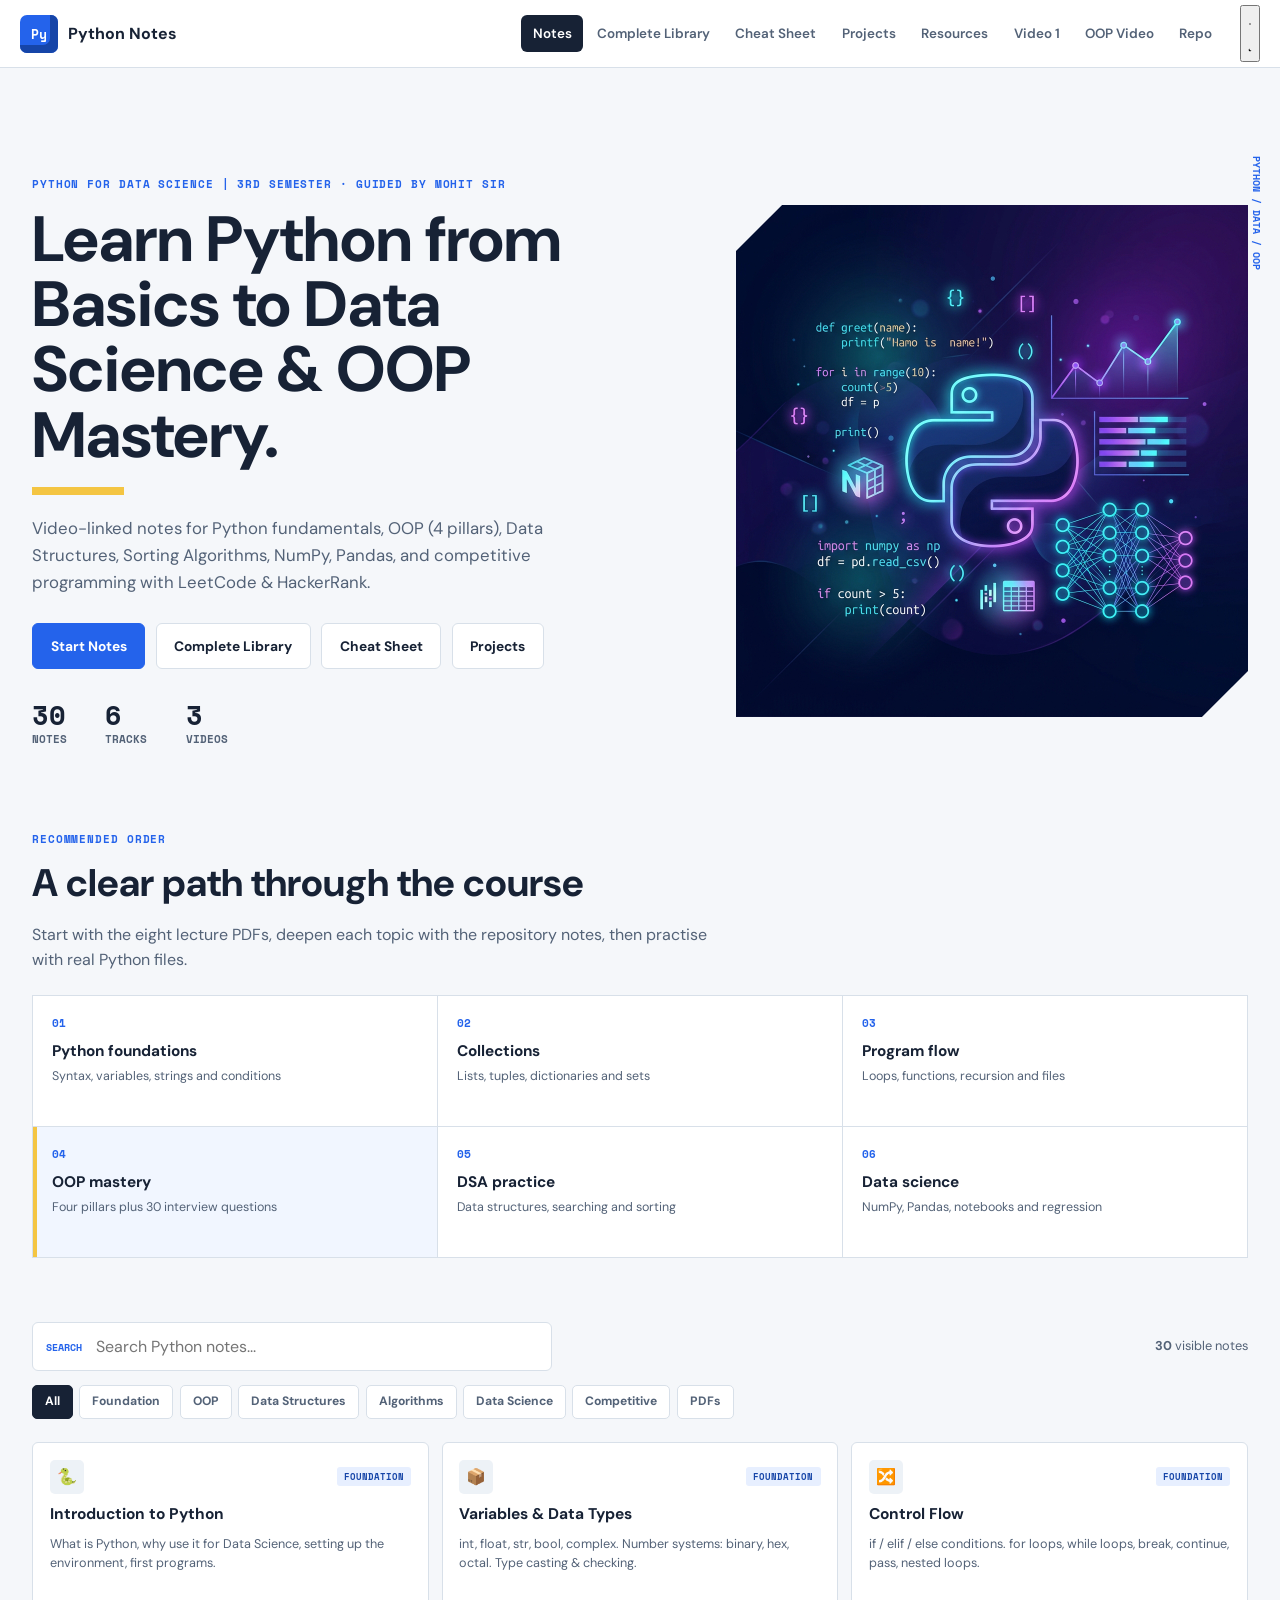
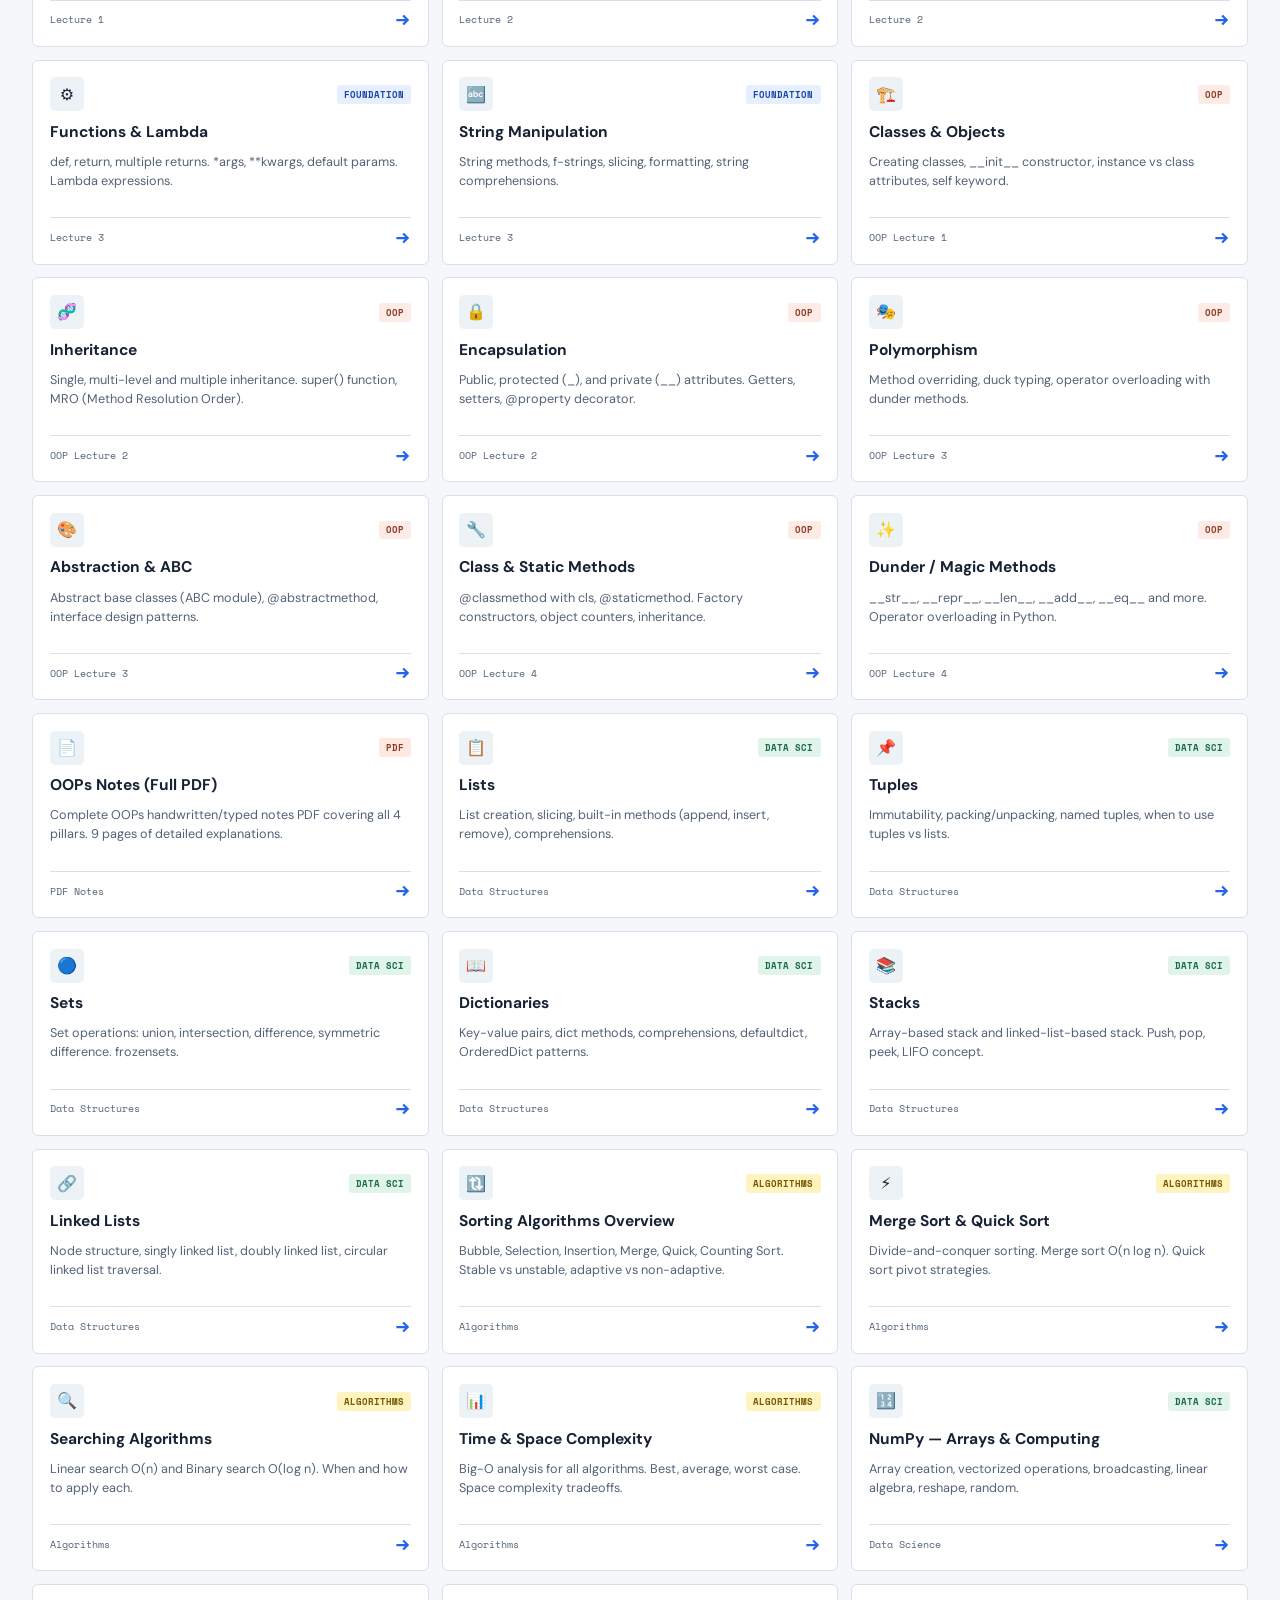
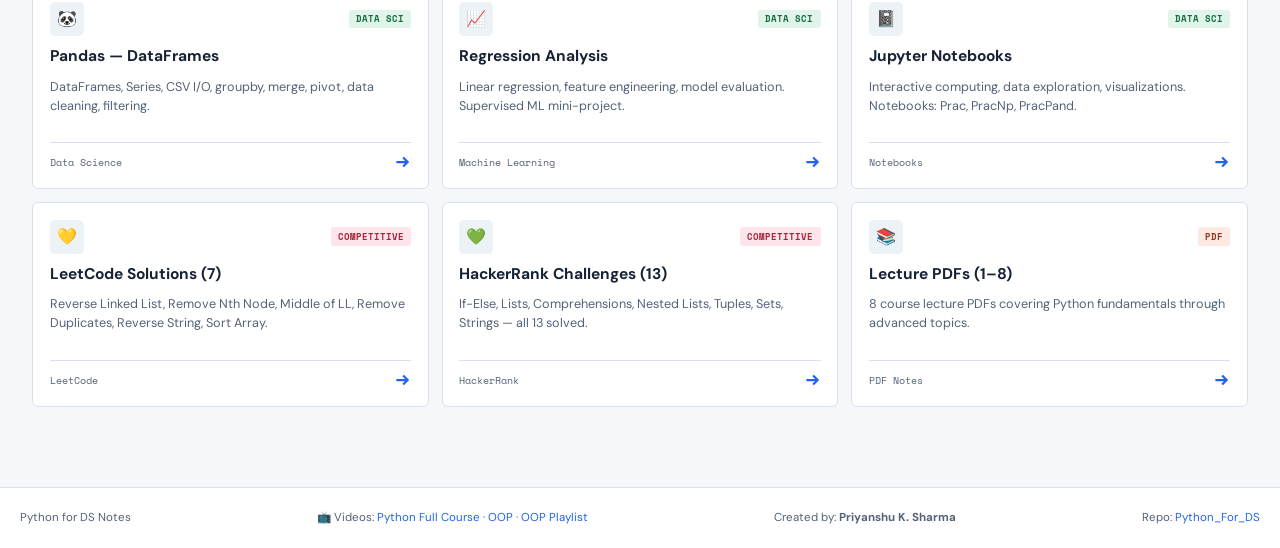
==== website/index.html @ 23dd600e "feat: initialize homepage with course documentation and study path navigation" ====
<!DOCTYPE html>
<html lang="en">
<head>
  <meta charset="UTF-8">
  <meta name="viewport" content="width=device-width, initial-scale=1.0">
  <title>Python for Data Science Notes | Beginner's Level</title>
  <meta name="description" content="Complete Python for Data Science notes — OOP, Data Structures, Algorithms, NumPy, Pandas. Guided by Mohit Sir. 3rd Semester.">
  <link rel="preconnect" href="https://fonts.googleapis.com">
  <link rel="preconnect" href="https://fonts.gstatic.com" crossorigin>
  <link href="https://fonts.googleapis.com/css2?family=DM+Sans:wght@400;500;600;700&family=Space+Mono:wght@400;700&display=swap" rel="stylesheet">
  <link rel="icon" href="assets/favicon.svg" type="image/svg+xml">
  <link rel="stylesheet" href="assets/css/site.css">
</head>
<body>

  <!-- ── Header ── -->
  <header class="site-header">
    <a class="brand" href="index.html" aria-label="Python Notes home">
      <span class="brand-mark">Py</span>
      <span>Python Notes</span>
    </a>
    <button class="nav-toggle" id="navToggle" aria-label="Toggle navigation" aria-expanded="false" aria-controls="siteNav">
      <svg viewBox="0 0 18 18" aria-hidden="true">
        <line x1="1" y1="4" x2="17" y2="4"/>
        <line x1="1" y1="9" x2="17" y2="9"/>
        <line x1="1" y1="14" x2="17" y2="14"/>
      </svg>
    </button>
    <nav class="site-nav" id="siteNav" aria-label="Primary navigation">
      <a class="active" href="index.html">Notes</a>
      <a href="library.html">Complete Library</a>
      <a href="cheat-sheet.html">Cheat Sheet</a>
      <a href="projects.html">Projects</a>
      <a href="resources.html">Resources</a>
      <a href="https://www.youtube.com/watch?v=-hh6raHUUvk&t=101s" target="_blank" rel="noreferrer">Video 1</a>
      <a href="https://www.youtube.com/watch?v=ERCMXc8x7mc" target="_blank" rel="noreferrer">OOP Video</a>
      <a href="https://github.com/PriyanshuKSharma/Python_For_DS-BeginnersLevel" target="_blank" rel="noreferrer">Repo</a>
    </nav>
    <button class="theme-toggle" id="themeToggle" aria-label="Switch theme" title="Switch theme">
      <svg class="sun-icon" viewBox="0 0 24 24" aria-hidden="true"><circle cx="12" cy="12" r="4"/><path d="M12 2v2M12 20v2M4.93 4.93l1.42 1.42M17.66 17.66l1.41 1.41M2 12h2M20 12h2M4.93 19.07l1.42-1.42M17.66 6.34l1.41-1.41"/></svg>
      <svg class="moon-icon" viewBox="0 0 24 24" aria-hidden="true"><path d="M20.5 14.4A8.5 8.5 0 0 1 9.6 3.5 8.5 8.5 0 1 0 20.5 14.4Z"/></svg>
    </button>
  </header>

  <!-- ── Hero ── -->
  <section class="hero">
    <div class="hero-copy">
      <p class="eyebrow">Python for Data Science | 3rd Semester · Guided by Mohit Sir</p>
      <h1>Learn Python from Basics to Data Science & OOP Mastery.</h1>
      <p class="hero-sub">
        Video-linked notes for Python fundamentals, OOP (4 pillars), Data Structures, Sorting Algorithms, NumPy, Pandas, and competitive programming with LeetCode & HackerRank.
      </p>
      <div class="hero-actions">
        <a class="btn primary" href="note.html?id=intro">Start Notes</a>
        <a class="btn" href="library.html">Complete Library</a>
        <a class="btn" href="cheat-sheet.html">Cheat Sheet</a>
        <a class="btn" href="projects.html">Projects</a>
      </div>
      <div class="hero-stats" aria-label="Site statistics">
        <div><strong id="statNotes">30</strong><span>Notes</span></div>
        <div><strong>6</strong><span>Tracks</span></div>
        <div><strong>3</strong><span>Videos</span></div>
      </div>
    </div>
    <div class="hero-illustration" aria-hidden="true">
      <img src="assets/hero-illustration.png" alt="Python snake logo with data science charts, neural networks, and NumPy Pandas icons">
    </div>
  </section>

  <section class="study-path" aria-labelledby="pathTitle">
    <div class="section-heading">
      <p class="eyebrow">Recommended order</p>
      <h2 id="pathTitle">A clear path through the course</h2>
      <p>Start with the eight lecture PDFs, deepen each topic with the repository notes, then practise with real Python files.</p>
    </div>
    <div class="path-grid">
      <a class="path-step" href="note.html?id=intro"><span>01</span><strong>Python foundations</strong><small>Syntax, variables, strings and conditions</small></a>
      <a class="path-step" href="note.html?id=lists"><span>02</span><strong>Collections</strong><small>Lists, tuples, dictionaries and sets</small></a>
      <a class="path-step" href="note.html?id=control-flow"><span>03</span><strong>Program flow</strong><small>Loops, functions, recursion and files</small></a>
      <a class="path-step featured" href="note.html?id=oops-notes-pdf"><span>04</span><strong>OOP mastery</strong><small>Four pillars plus 30 interview questions</small></a>
      <a class="path-step" href="note.html?id=sorting-overview"><span>05</span><strong>DSA practice</strong><small>Data structures, searching and sorting</small></a>
      <a class="path-step" href="note.html?id=numpy"><span>06</span><strong>Data science</strong><small>NumPy, Pandas, notebooks and regression</small></a>
    </div>
  </section>

  <!-- ── Toolbar ── -->
  <section class="toolbar" aria-label="Notes search and filters">
    <label class="search-box" for="searchInput">
      <span>Search</span>
      <input id="searchInput" type="search" placeholder="Search Python notes..." autocomplete="off">
    </label>
    <div class="visible-count"><strong id="visibleCount">30</strong> visible notes</div>
  </section>

  <!-- ── Filter bar ── -->
  <div class="filter-bar" id="filterBar" aria-label="Note category filters">
    <button class="filter-btn active" data-cat="all">All</button>
    <button class="filter-btn" data-cat="foundation">Foundation</button>
    <button class="filter-btn" data-cat="oop">OOP</button>
    <button class="filter-btn" data-cat="ds">Data Structures</button>
    <button class="filter-btn" data-cat="algo">Algorithms</button>
    <button class="filter-btn" data-cat="science">Data Science</button>
    <button class="filter-btn" data-cat="cp">Competitive</button>
    <button class="filter-btn" data-cat="pdf">PDFs</button>
  </div>

  <!-- ── Catalog ── -->
  <main class="catalog" id="notesCatalog" aria-live="polite"></main>

  <div class="no-results" id="noResults">
    <div class="empty-mark">0</div>
    <p>No Python notes match <strong id="noResultsQuery"></strong>.</p>
  </div>

  <!-- ── Footer ── -->
  <footer class="site-footer">
    <span>Python for DS Notes</span>
    <span class="footer-credit">
      📺 Videos:
      <a href="https://www.youtube.com/watch?v=-hh6raHUUvk&t=101s" target="_blank" rel="noreferrer">Python Full Course</a> ·
      <a href="https://www.youtube.com/watch?v=ERCMXc8x7mc" target="_blank" rel="noreferrer">OOP</a> ·
      <a href="https://www.youtube.com/watch?v=cKeKp17afZw" target="_blank" rel="noreferrer">OOP Playlist</a>
    </span>
    <span>Created by: <strong>Priyanshu K. Sharma</strong></span>
    <span>Repo: <a href="https://github.com/PriyanshuKSharma/Python_For_DS-BeginnersLevel" target="_blank" rel="noreferrer">Python_For_DS</a></span>
  </footer>

  <script src="assets/js/python-notes.js"></script>
  <script src="assets/js/home.js"></script>
  <script src="assets/js/theme.js"></script>
  <script src="assets/js/nav-toggle.js"></script>
</body>
</html>
---- website/assets/css/site.css ----
:root {
  --ink: #172235;
  --ink-soft: #536277;
  --paper: #f5f7fa;
  --surface: #ffffff;
  --surface-soft: #edf2f7;
  --line: #d8e0e9;
  --blue: #2463eb;
  --blue-deep: #1645a8;
  --teal: #087f78;
  --yellow: #f4c542;
  --coral: #e8614d;
  --green: #25845b;
  --code: #111827;
  --radius: 8px;
  --shadow: 0 12px 35px rgba(30, 55, 90, .1);
  --sans: "DM Sans", system-ui, sans-serif;
  --mono: "Space Mono", monospace;
  --header-h: 68px;
}

*, *::before, *::after { box-sizing: border-box; }
html { scroll-behavior: smooth; }
body {
  margin: 0;
  min-height: 100vh;
  display: flex;
  flex-direction: column;
  color: var(--ink);
  background: var(--paper);
  font-family: var(--sans);
  line-height: 1.6;
}
a { color: inherit; text-decoration: none; }
img { display: block; max-width: 100%; }
button, input { font: inherit; }
button { cursor: pointer; }
main { flex: 1; }

.site-header {
  position: sticky;
  top: 0;
  z-index: 100;
  height: var(--header-h);
  display: flex;
  align-items: center;
  gap: 1rem;
  padding: 0 max(1.25rem, calc((100vw - 1280px) / 2));
  background: rgba(255,255,255,.94);
  border-bottom: 1px solid var(--line);
  backdrop-filter: blur(12px);
}
.brand { display: flex; align-items: center; gap: .65rem; font-weight: 700; white-space: nowrap; }
.brand-mark {
  width: 38px;
  height: 38px;
  display: grid;
  place-items: center;
  border-radius: 7px;
  color: #fff;
  background: var(--blue);
  box-shadow: inset -8px -8px 0 var(--blue-deep);
  font: 700 .82rem var(--mono);
}
.site-nav { margin-left: auto; display: flex; align-items: center; gap: .15rem; }
.site-nav a {
  padding: .5rem .72rem;
  border-radius: 6px;
  color: var(--ink-soft);
  font-size: .84rem;
  font-weight: 600;
}
.site-nav a:hover { color: var(--blue); background: #eff5ff; }
.site-nav a.active { color: #fff; background: var(--ink); }
.nav-toggle { display: none; margin-left: auto; border: 0; background: none; padding: .5rem; }
.nav-toggle svg { width: 22px; stroke: var(--ink); stroke-width: 2; fill: none; }

.hero {
  max-width: 1280px;
  min-height: calc(100vh - var(--header-h) - 70px);
  margin: 0 auto;
  padding: 4.5rem 2rem 3rem;
  display: grid;
  grid-template-columns: minmax(0, 1fr) minmax(390px, .8fr);
  align-items: center;
  gap: 4rem;
}
.hero-copy { max-width: 660px; }
.eyebrow {
  margin: 0 0 .9rem;
  color: var(--blue);
  font: 700 .7rem var(--mono);
  text-transform: uppercase;
  letter-spacing: .08em;
}
.hero h1 {
  max-width: 660px;
  margin: 0 0 1.25rem;
  font-size: clamp(2.6rem, 5vw, 4.8rem);
  line-height: 1.02;
  letter-spacing: 0;
}
.hero h1::after { content: ""; display: block; width: 92px; height: 8px; margin-top: 1.2rem; background: var(--yellow); }
.hero-sub { max-width: 590px; margin: 0 0 1.7rem; color: var(--ink-soft); font-size: 1.05rem; }
.hero-actions { display: flex; flex-wrap: wrap; gap: .65rem; margin-bottom: 2rem; }
.btn {
  display: inline-flex;
  align-items: center;
  justify-content: center;
  padding: .68rem 1.1rem;
  border: 1px solid var(--line);
  border-radius: 6px;
  background: var(--surface);
  color: var(--ink);
  font-size: .86rem;
  font-weight: 700;
  transition: transform .15s, box-shadow .15s, border-color .15s;
}
.btn:hover { transform: translateY(-2px); border-color: var(--blue); box-shadow: 0 6px 16px rgba(36,99,235,.12); }
.btn.primary { color: #fff; background: var(--blue); border-color: var(--blue); }
.hero-stats { display: flex; gap: 2.4rem; }
.hero-stats div { display: flex; flex-direction: column; }
.hero-stats strong { color: var(--ink); font: 700 1.7rem var(--mono); line-height: 1.1; }
.hero-stats span { color: var(--ink-soft); font: 700 .66rem var(--mono); text-transform: uppercase; }
.hero-illustration { position: relative; align-self: stretch; display: grid; place-items: center; }
.hero-illustration::before {
  content: "PYTHON / DATA / OOP";
  position: absolute;
  right: -1rem;
  top: 1rem;
  color: var(--blue);
  font: 700 .64rem var(--mono);
  writing-mode: vertical-rl;
}
.hero-illustration img {
  width: min(100%, 520px);
  aspect-ratio: 1;
  object-fit: cover;
  clip-path: polygon(9% 0, 100% 0, 100% 91%, 91% 100%, 0 100%, 0 9%);
  box-shadow: var(--shadow);
}

.study-path { max-width: 1280px; width: 100%; margin: 0 auto 4rem; padding: 0 2rem; }
.section-heading { max-width: 700px; margin-bottom: 1.4rem; }
.section-heading h2, .page-header h1 { margin: 0; font-size: clamp(1.8rem, 3vw, 2.7rem); line-height: 1.15; }
.section-heading p:last-child, .page-header p:last-child { color: var(--ink-soft); }
.path-grid { display: grid; grid-template-columns: repeat(3, 1fr); border: 1px solid var(--line); background: var(--line); gap: 1px; }
.path-step { min-height: 130px; padding: 1.2rem; display: flex; flex-direction: column; background: var(--surface); }
.path-step span { color: var(--blue); font: 700 .66rem var(--mono); }
.path-step strong { margin-top: .45rem; font-size: .96rem; }
.path-step small { margin-top: .25rem; color: var(--ink-soft); font-size: .78rem; }
.path-step:hover, .path-step.featured { background: #f1f6ff; }
.path-step.featured { box-shadow: inset 4px 0 0 var(--yellow); }

.toolbar, .filter-bar, .catalog { max-width: 1280px; width: 100%; margin-left: auto; margin-right: auto; padding-left: 2rem; padding-right: 2rem; }
.toolbar { display: flex; align-items: center; justify-content: space-between; gap: 1rem; margin-bottom: .85rem; }
.search-box { flex: 1; max-width: 520px; display: flex; align-items: center; gap: .75rem; padding: .6rem .8rem; background: var(--surface); border: 1px solid var(--line); border-radius: 6px; }
.search-box:focus-within { border-color: var(--blue); box-shadow: 0 0 0 3px rgba(36,99,235,.1); }
.search-box span { color: var(--blue); font: 700 .65rem var(--mono); text-transform: uppercase; }
.search-box input { width: 100%; border: 0; outline: 0; color: var(--ink); background: transparent; }
.visible-count { color: var(--ink-soft); font-size: .8rem; }
.filter-bar { display: flex; flex-wrap: wrap; gap: .4rem; margin-bottom: 1.4rem; }
.filter-btn { padding: .42rem .75rem; border: 1px solid var(--line); border-radius: 5px; color: var(--ink-soft); background: var(--surface); font-size: .76rem; font-weight: 700; }
.filter-btn:hover { border-color: var(--blue); color: var(--blue); }
.filter-btn.active { color: #fff; background: var(--ink); border-color: var(--ink); }

.catalog { display: grid; grid-template-columns: repeat(3, 1fr); gap: .8rem; padding-bottom: 5rem; }
.note-card {
  position: relative;
  min-height: 205px;
  padding: 1.05rem;
  display: flex;
  flex-direction: column;
  gap: .65rem;
  background: var(--surface);
  border: 1px solid var(--line);
  border-radius: 6px;
  transition: transform .16s, box-shadow .16s, border-color .16s;
}
.note-card:hover { transform: translateY(-3px); border-color: #aabbd0; box-shadow: var(--shadow); }
.card-header, .card-meta { display: flex; align-items: center; justify-content: space-between; gap: .5rem; }
.card-icon { width: 34px; height: 34px; display: grid; place-items: center; background: var(--surface-soft); border-radius: 5px; font-size: 1rem; }
.card-badges, .note-tags { display: flex; flex-wrap: wrap; gap: .3rem; }
.badge { padding: .18rem .45rem; border-radius: 3px; font: 700 .58rem var(--mono); text-transform: uppercase; }
.badge-foundation { color: var(--blue-deep); background: #e7efff; }
.badge-oop { color: #8b3b27; background: #ffebe5; }
.badge-ds { color: #176b49; background: #e1f4ea; }
.badge-algo { color: #725700; background: #fff3bf; }
.badge-cp { color: #a1273c; background: #ffe5ea; }
.badge-revision { color: #106868; background: #ddf4f3; }
.badge-pdf { color: #8b3b27; background: #ffe8df; }
.card-title { font-size: .97rem; font-weight: 700; line-height: 1.35; }
.card-desc { flex: 1; color: var(--ink-soft); font-size: .79rem; line-height: 1.5; }
.card-meta { padding-top: .65rem; border-top: 1px solid var(--line); }
.card-meta-tag { color: var(--ink-soft); font: 400 .63rem var(--mono); }
.card-arrow { width: 18px; fill: none; stroke: var(--blue); stroke-width: 2; }
.no-results { display: none; padding: 5rem 2rem; text-align: center; color: var(--ink-soft); }
.no-results.visible { display: block; }
.empty-mark { color: var(--line); font: 700 4rem var(--mono); }

.page-header { width: 100%; padding: 4rem max(2rem, calc((100vw - 1160px) / 2)) 2.5rem; background: var(--surface); border-bottom: 1px solid var(--line); }
.page-header p { max-width: 720px; margin: .65rem 0 0; }
.page-header::after { content: ""; display: block; width: 60px; height: 6px; margin-top: 1.5rem; background: var(--yellow); }

.note-layout { width: 100%; max-width: 1360px; margin: 0 auto; padding: 2rem; display: grid; grid-template-columns: 250px minmax(0, 880px); justify-content: center; align-items: start; gap: 1.25rem; }
.sidebar { position: sticky; top: calc(var(--header-h) + 1rem); max-height: calc(100vh - var(--header-h) - 2rem); overflow: auto; padding: .8rem; background: var(--surface); border: 1px solid var(--line); border-radius: 6px; }
.sidebar-title { padding: .35rem .45rem .75rem; color: var(--ink-soft); font: 700 .62rem var(--mono); text-transform: uppercase; }
.sidebar-nav { display: flex; flex-direction: column; gap: .1rem; }
.sidebar-nav a { padding: .45rem .5rem; border-radius: 4px; color: var(--ink-soft); font-size: .76rem; line-height: 1.35; }
.sidebar-nav a:hover { color: var(--blue); background: #f1f6ff; }
.sidebar-nav a.active { color: var(--ink); background: #eaf1ff; box-shadow: inset 3px 0 0 var(--blue); font-weight: 700; }
.note-content { position: relative; min-width: 0; padding: 2.5rem 3rem; background: var(--surface); border: 1px solid var(--line); border-radius: 6px; box-shadow: 0 8px 24px rgba(30,55,90,.06); }
.reading-progress { position: absolute; inset: 0 0 auto; height: 4px; overflow: hidden; }
.reading-progress span { display: block; width: 0; height: 100%; background: var(--blue); }
.note-content h1 { margin: 0; font-size: clamp(2rem, 4vw, 3rem); line-height: 1.1; }
.note-content h2 { margin: 2.3rem 0 .8rem; padding-bottom: .5rem; border-bottom: 1px solid var(--line); font-size: 1.25rem; line-height: 1.3; }
.note-content h2::before { content: "#"; margin-right: .45rem; color: var(--blue); font-family: var(--mono); }
.note-content h3 { margin: 1.6rem 0 .5rem; color: var(--teal); font-size: 1rem; }
.note-content p, .note-content li { color: var(--ink-soft); font-size: .91rem; }
.note-content strong { color: var(--ink); }
.note-content ul, .note-content ol { padding-left: 1.4rem; }
.note-content li { margin-bottom: .35rem; }
.note-content a { color: var(--blue); font-weight: 600; }
.note-content pre, .cheat-card pre {
  overflow: auto;
  margin: 1rem 0;
  padding: 1.2rem;
  color: #eaf0fa;
  background: var(--code);
  border: 1px solid #26344a;
  border-radius: 6px;
  font: 400 .78rem/1.7 var(--mono);
  tab-size: 4;
}
.note-content code { padding: .12rem .32rem; color: var(--blue-deep); background: #eaf1ff; border-radius: 3px; font-family: var(--mono); font-size: .82em; }
.note-content pre code { padding: 0; color: inherit; background: none; }
.video-wrap { position: relative; height: 0; margin: 1.2rem 0; padding-bottom: 56.25%; overflow: hidden; border-radius: 6px; background: var(--ink); }
.video-wrap iframe { position: absolute; inset: 0; width: 100%; height: 100%; }
.source-panel { display: grid; grid-template-columns: .8fr 1.2fr; gap: 1rem; margin: 1.2rem 0; padding: 1rem; background: #f1f6ff; border: 1px solid #cbdafa; border-radius: 6px; }
.source-panel > div:first-child { display: flex; flex-direction: column; }
.source-panel span { color: var(--ink-soft); font-size: .76rem; }
.source-links { display: grid; grid-template-columns: repeat(2, 1fr); gap: .4rem; }
.source-links a { display: flex; gap: .45rem; align-items: center; padding: .5rem; color: var(--ink); background: var(--surface); border: 1px solid #cbdafa; border-radius: 4px; font-size: .72rem; }
.source-links b { color: var(--blue); font: 700 .58rem var(--mono); }
.on-page-nav { display: flex; flex-wrap: wrap; gap: .3rem .7rem; margin: 1.2rem 0 1.8rem; padding: .75rem 1rem; border-left: 4px solid var(--yellow); background: #fffbeb; }
.on-page-nav strong { width: 100%; color: var(--ink-soft); font: 700 .6rem var(--mono); text-transform: uppercase; }
.on-page-nav a { color: var(--ink); font-size: .72rem; font-weight: 600; }
.note-nav { display: flex; justify-content: space-between; gap: 1rem; margin-top: 2.5rem; padding-top: 1.3rem; border-top: 1px solid var(--line); }
.note-nav-btn { display: flex; align-items: center; gap: .4rem; max-width: 48%; padding: .55rem .7rem; color: var(--ink-soft); background: var(--surface); border: 1px solid var(--line); border-radius: 5px; font-size: .74rem; }
.note-nav-btn:hover { color: var(--blue); border-color: var(--blue); }
.note-nav-btn svg { width: 14px; fill: none; stroke: currentColor; stroke-width: 2; }

.cheat-layout, .projects-layout { width: 100%; max-width: 1160px; margin: 0 auto; padding: 2.5rem 2rem 5rem; }
.cheat-grid { columns: 3 300px; column-gap: .8rem; }
.cheat-card { break-inside: avoid; margin-bottom: .8rem; overflow: hidden; background: var(--surface); border: 1px solid var(--line); border-radius: 6px; }
.cheat-card-header { padding: .7rem 1rem; color: var(--ink); background: #edf3ff; border-bottom: 1px solid var(--line); font: 700 .72rem var(--mono); }
.cheat-card pre { margin: 0; border: 0; border-radius: 0; font-size: .69rem; }

.projects-layout > div { margin-top: 2rem !important; }
.projects-layout > div > h2 { margin-bottom: 1rem !important; color: var(--ink) !important; font: 700 1.05rem var(--sans) !important; text-transform: none !important; letter-spacing: 0 !important; }
.projects-grid, .resource-grid { display: grid; grid-template-columns: repeat(3, 1fr); gap: .8rem; }
.project-card, .resource-item { min-width: 0; padding: 1rem; background: var(--surface); border: 1px solid var(--line); border-radius: 6px; }
.project-card { display: flex; flex-direction: column; }
.project-card:hover, .resource-item:hover { border-color: #9fb4d0; box-shadow: var(--shadow); }
.project-number, .resource-type { color: var(--blue) !important; font: 700 .6rem var(--mono); text-transform: uppercase; }
.project-title { margin: .45rem 0; font-weight: 700; }
.project-desc { flex: 1; margin-bottom: .85rem; color: var(--ink-soft); font-size: .78rem; }
.project-tags { display: flex; flex-wrap: wrap; gap: .25rem; margin-bottom: .8rem; }
.project-tag { padding: .18rem .4rem; color: var(--ink-soft); background: var(--surface-soft); border-radius: 3px; font-size: .62rem; font-weight: 700; }
.project-link { color: var(--blue); font-size: .75rem; font-weight: 700; }
.resource-section { margin: 0 0 3rem; }
.resource-section h2 { margin: 0 0 1rem; font-size: 1.2rem; }
.resource-item { min-height: 120px; display: flex; flex-direction: column; gap: .35rem; }
.resource-item b { font-size: .86rem; }
.resource-item span:last-child { color: var(--ink-soft); font-size: .73rem; }
.resource-intro { margin: -.6rem 0 1rem; color: var(--ink-soft); font-size: .82rem; }
.file-browser { display: grid; grid-template-columns: 1fr 1fr; gap: .8rem; }
.file-browser > div { overflow: hidden; background: var(--surface); border: 1px solid var(--line); border-radius: 6px; }
.file-browser h3 { margin: 0; padding: .75rem 1rem; background: #edf3ff; border-bottom: 1px solid var(--line); font-size: .8rem; }
.file-browser h3 span { color: var(--ink-soft); font: 400 .65rem var(--mono); }
.file-list { max-height: 390px; overflow: auto; padding: .4rem; }
.file-list a { display: block; padding: .38rem .5rem; border-radius: 3px; color: var(--ink-soft); font: 400 .66rem var(--mono); overflow-wrap: anywhere; }
.file-list a:hover { color: var(--blue); background: #f1f6ff; }

.site-footer { margin-top: auto; padding: 1.3rem max(1.25rem, calc((100vw - 1280px) / 2)); display: flex; flex-wrap: wrap; justify-content: space-between; gap: .7rem 1rem; color: var(--ink-soft); background: var(--surface); border-top: 1px solid var(--line); font-size: .72rem; }
.site-footer a { color: var(--blue); }

/* Complete source library */
.library-hero {
  width: 100%;
  padding: 3.2rem max(2rem, calc((100vw - 1280px) / 2));
  display: flex;
  align-items: end;
  justify-content: space-between;
  gap: 2rem;
  background: var(--surface);
  border-bottom: 1px solid var(--line);
}
.library-hero h1 { margin: 0; font-size: clamp(2.2rem, 4vw, 3.8rem); line-height: 1.05; }
.library-hero p:last-child { max-width: 750px; margin: .8rem 0 0; color: var(--ink-soft); }
.library-stats { display: flex; gap: 1.8rem; flex-shrink: 0; }
.library-stats div { display: flex; flex-direction: column; }
.library-stats strong { font: 700 1.35rem var(--mono); }
.library-stats span { color: var(--ink-soft); font: 700 .58rem var(--mono); text-transform: uppercase; }
.library-shell {
  width: 100%;
  max-width: 1480px;
  margin: 0 auto;
  padding: 1rem;
  display: grid;
  grid-template-columns: 330px minmax(0, 1fr);
  gap: 1rem;
  align-items: start;
}
.library-browser {
  position: sticky;
  top: calc(var(--header-h) + 1rem);
  height: calc(100vh - var(--header-h) - 2rem);
  display: flex;
  flex-direction: column;
  overflow: hidden;
  background: var(--surface);
  border: 1px solid var(--line);
  border-radius: 6px;
}
.library-search { padding: .8rem; display: flex; flex-direction: column; gap: .35rem; border-bottom: 1px solid var(--line); }
.library-search span { color: var(--ink-soft); font: 700 .6rem var(--mono); text-transform: uppercase; }
.library-search input { width: 100%; padding: .55rem .6rem; outline: 0; color: var(--ink); background: var(--paper); border: 1px solid var(--line); border-radius: 4px; font-size: .78rem; }
.library-search input:focus { border-color: var(--blue); }
.library-filters { padding: .65rem .8rem; display: flex; flex-wrap: wrap; gap: .3rem; border-bottom: 1px solid var(--line); }
.library-filters button { padding: .28rem .45rem; color: var(--ink-soft); background: var(--surface); border: 1px solid var(--line); border-radius: 3px; font-size: .62rem; font-weight: 700; }
.library-filters button.active { color: #fff; background: var(--ink); border-color: var(--ink); }
.library-results-meta { padding: .55rem .8rem; color: var(--ink-soft); font-size: .68rem; border-bottom: 1px solid var(--line); }
.library-list { flex: 1; overflow-y: auto; padding: .35rem; }
.library-item { width: 100%; padding: .6rem; display: flex; flex-direction: column; gap: .15rem; text-align: left; color: var(--ink); background: transparent; border: 0; border-radius: 4px; }
.library-item:hover { background: #f1f6ff; }
.library-item.active { background: #eaf1ff; box-shadow: inset 3px 0 0 var(--blue); }
.library-item span { color: var(--blue); font: 700 .55rem var(--mono); text-transform: uppercase; }
.library-item strong { font-size: .75rem; line-height: 1.3; }
.library-item small { color: var(--ink-soft); font-size: .61rem; }
.library-reader { min-width: 0; background: var(--surface); border: 1px solid var(--line); border-radius: 6px; box-shadow: 0 8px 24px rgba(30,55,90,.06); }
.reader-header { padding: 1.6rem 2rem; display: flex; justify-content: space-between; align-items: start; gap: 1rem; border-bottom: 1px solid var(--line); }
.reader-header h2 { margin: .2rem 0; font-size: clamp(1.6rem, 3vw, 2.5rem); line-height: 1.12; }
.reader-header p { margin: 0; color: var(--ink-soft); font-size: .74rem; }
.reader-source { color: var(--blue) !important; font: 700 .62rem var(--mono) !important; text-transform: uppercase; }
.reader-toc { max-height: 155px; overflow: auto; padding: .8rem 2rem; display: flex; flex-wrap: wrap; gap: .25rem .7rem; background: #fffbeb; border-bottom: 1px solid #eee2a6; }
.reader-toc:empty { display: none; }
.reader-toc strong { width: 100%; color: var(--ink-soft); font: 700 .58rem var(--mono); text-transform: uppercase; }
.reader-toc a { color: var(--ink); font-size: .68rem; font-weight: 600; }
.reader-content { max-width: 1000px; padding: 2rem 3rem 4rem; }
.reader-content h2 { margin: 2.4rem 0 .8rem; padding-bottom: .5rem; border-bottom: 1px solid var(--line); font-size: 1.5rem; }
.reader-content h3 { margin: 2rem 0 .65rem; color: var(--teal); font-size: 1.15rem; }
.reader-content h4 { margin: 1.6rem 0 .5rem; font-size: 1rem; }
.reader-content h5, .reader-content h6 { margin: 1.3rem 0 .4rem; font-size: .9rem; }
.reader-content p, .reader-content li { color: var(--ink-soft); font-size: .88rem; }
.reader-content li { margin-bottom: .3rem; }
.reader-content code { padding: .12rem .3rem; color: var(--blue-deep); background: #eaf1ff; border-radius: 3px; font: 400 .82em var(--mono); }
.reader-content pre { overflow: auto; padding: 1.1rem; color: #eaf0fa; background: var(--code); border-radius: 6px; font: 400 .73rem/1.65 var(--mono); white-space: pre; }
.reader-content pre code { padding: 0; color: inherit; background: none; font-size: inherit; }
.reader-content blockquote { margin: 1rem 0; padding: .7rem 1rem; color: var(--ink-soft); background: #fffbeb; border-left: 4px solid var(--yellow); }
.reader-content hr { margin: 2rem 0; border: 0; border-top: 1px solid var(--line); }
.reader-content a { color: var(--blue); font-weight: 600; }
.reader-table-wrap { overflow-x: auto; margin: 1rem 0; }
.reader-content table { width: 100%; border-collapse: collapse; font-size: .76rem; }
.reader-content th, .reader-content td { padding: .55rem .65rem; text-align: left; border: 1px solid var(--line); }
.reader-content th { background: #edf3ff; }
.missing-image { color: var(--ink-soft); font-style: italic; }
.pdf-page { margin: 0 0 1.2rem; border: 1px solid var(--line); border-radius: 5px; overflow: hidden; }
.pdf-page-label { padding: .4rem .7rem; color: var(--blue); background: #edf3ff; border-bottom: 1px solid var(--line); font: 700 .58rem var(--mono); text-transform: uppercase; }
.pdf-page pre { min-height: 180px; margin: 0; color: var(--ink); background: var(--surface); border-radius: 0; white-space: pre-wrap; overflow-wrap: anywhere; }

::-webkit-scrollbar { width: 8px; height: 8px; }
::-webkit-scrollbar-track { background: var(--paper); }
::-webkit-scrollbar-thumb { background: #bac5d2; border-radius: 4px; }

@media (max-width: 1050px) {
  .site-nav a:nth-last-child(-n+3) { display: none; }
  .hero { grid-template-columns: 1fr 360px; gap: 2rem; }
  .catalog, .projects-grid, .resource-grid { grid-template-columns: repeat(2, 1fr); }
  .note-layout { grid-template-columns: 220px minmax(0, 1fr); }
}

@media (max-width: 780px) {
  .site-header { padding: 0 1rem; }
  .nav-toggle { display: block; }
  .site-nav {
    display: none;
    position: absolute;
    top: var(--header-h);
    left: 0;
    right: 0;
    flex-direction: column;
    align-items: stretch;
    gap: .25rem;
    padding: .8rem;
    background: var(--surface);
    border-bottom: 1px solid var(--line);
    box-shadow: var(--shadow);
  }
  .site-nav.open { display: flex; }
  .site-nav a, .site-nav a:nth-last-child(-n+3) { display: block; }
  .hero { min-height: auto; padding: 3rem 1rem 2.5rem; grid-template-columns: 1fr; }
  .hero h1 { font-size: 2.7rem; }
  .hero-illustration { order: -1; max-height: 280px; overflow: hidden; }
  .hero-illustration img { width: 100%; height: 280px; aspect-ratio: auto; }
  .hero-illustration::before { display: none; }
  .study-path, .toolbar, .filter-bar, .catalog { padding-left: 1rem; padding-right: 1rem; }
  .path-grid, .catalog, .projects-grid, .resource-grid { grid-template-columns: 1fr; }
  .toolbar { align-items: stretch; flex-direction: column; }
  .search-box { max-width: none; }
  .note-layout { display: block; padding: 1rem; }
  .sidebar { position: static; max-height: 240px; margin-bottom: .8rem; }
  .note-content { padding: 1.5rem 1rem; }
  .source-panel, .source-links, .file-browser { grid-template-columns: 1fr; }
  .page-header { padding: 2.5rem 1rem 2rem; }
  .cheat-layout, .projects-layout { padding: 1.5rem 1rem 4rem; }
  .cheat-grid { columns: 1; }
  .site-footer { flex-direction: column; padding: 1rem; }
  .library-hero { padding: 2.5rem 1rem 2rem; display: block; }
  .library-stats { margin-top: 1.3rem; gap: 1.2rem; }
  .library-shell { display: block; padding: .7rem; }
  .library-browser { position: static; height: 440px; margin-bottom: .7rem; }
  .reader-header { padding: 1.2rem 1rem; display: block; }
  .reader-header .btn { margin-top: .8rem; }
  .reader-toc { padding: .7rem 1rem; }
  .reader-content { padding: 1.3rem 1rem 3rem; }
}
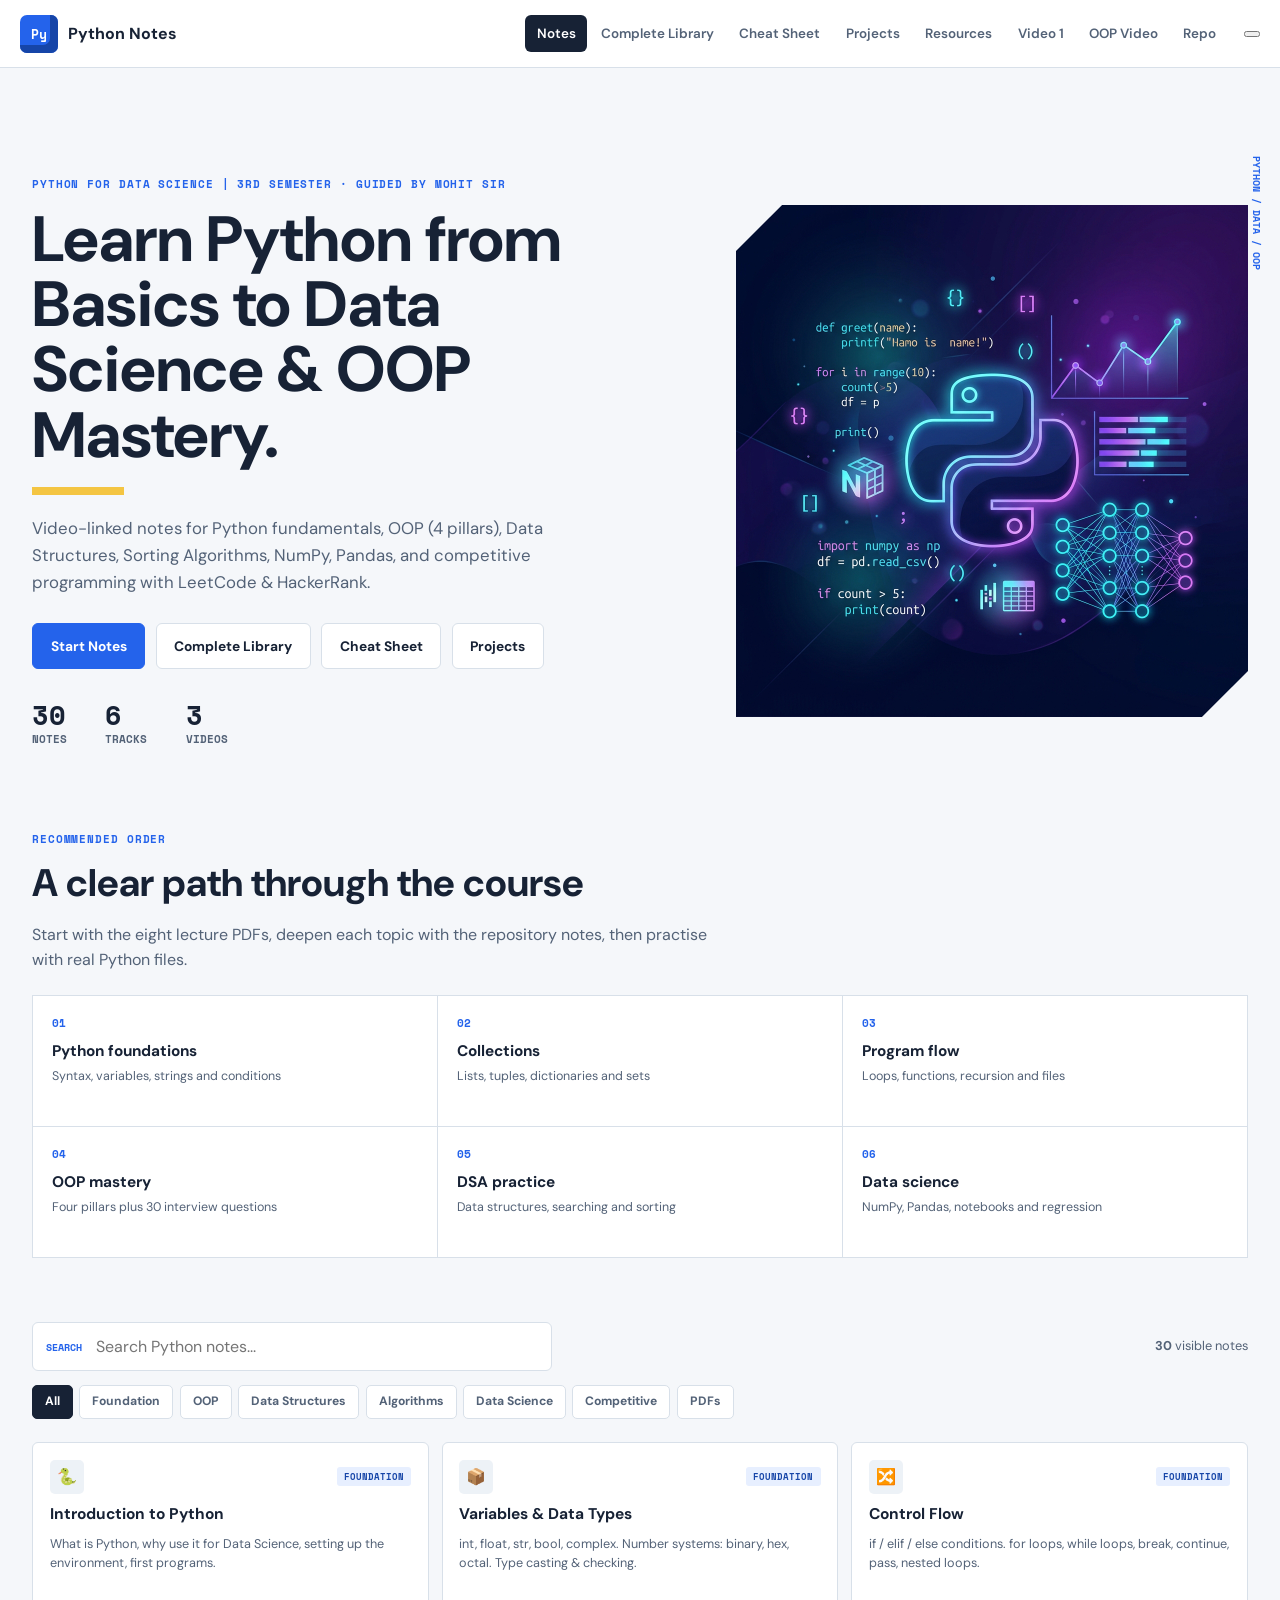
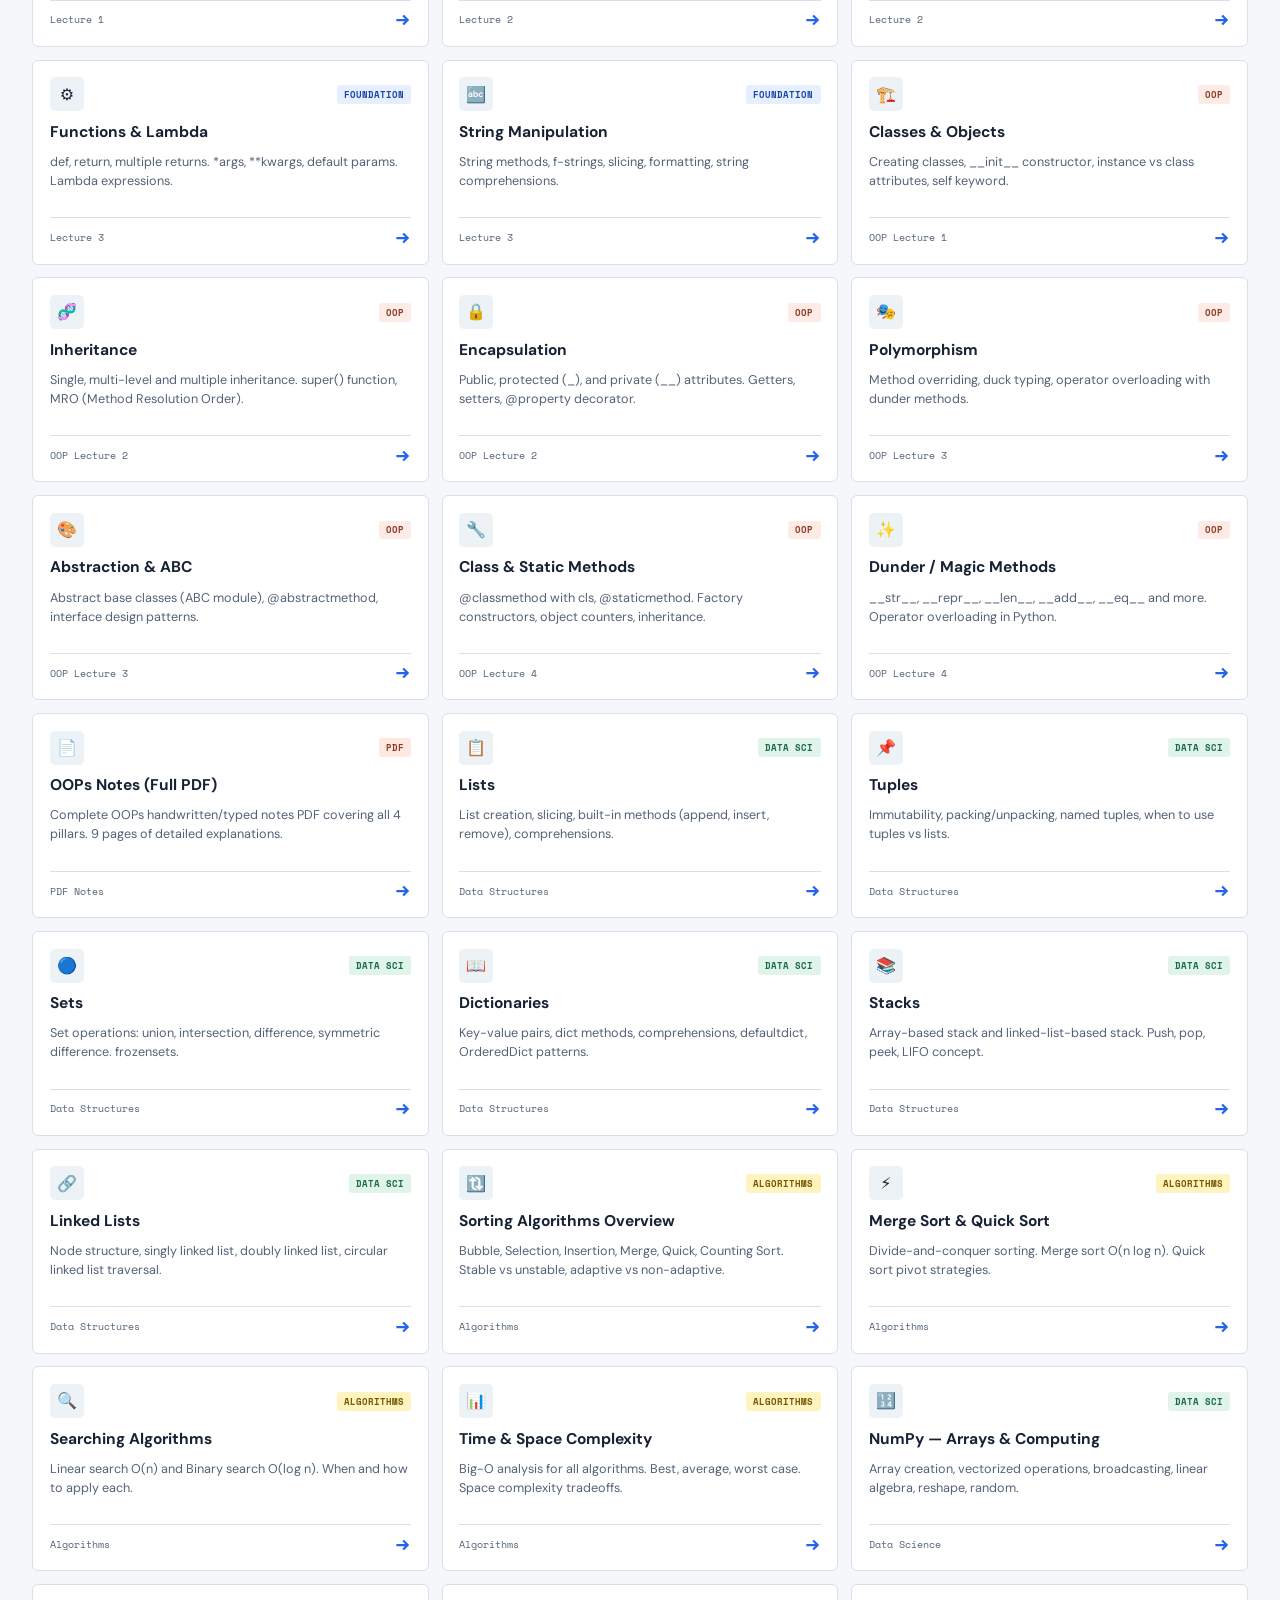
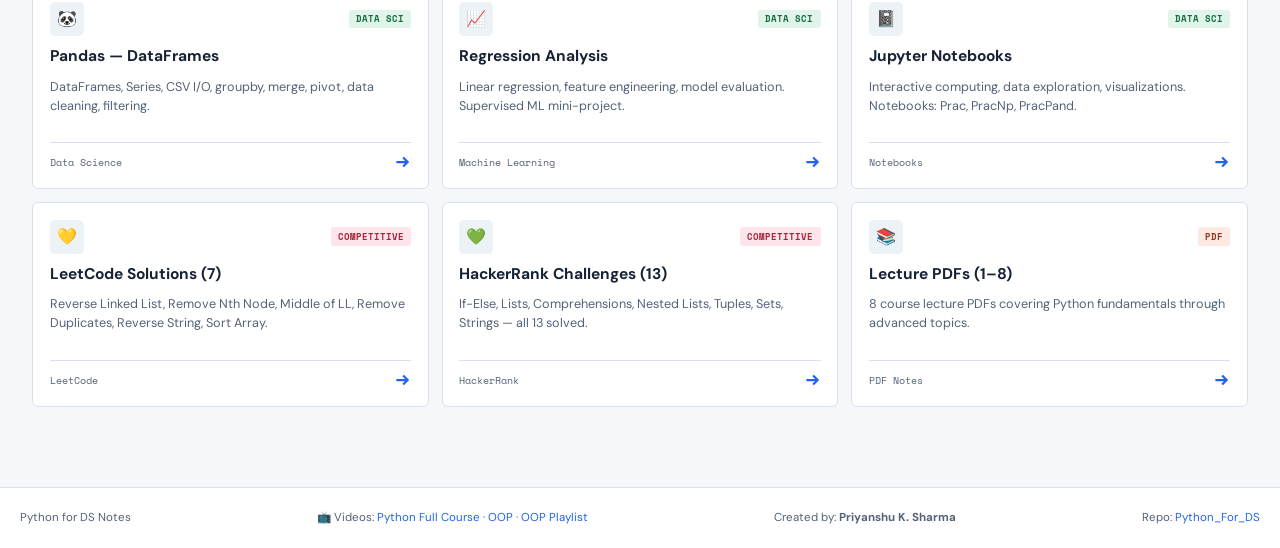
==== commit 7ffbda88: "style: remove featured class from OOP mastery link in index.html" ====
--- a/website/index.html
+++ b/website/index.html
@@ -77,7 +77,7 @@
       <a class="path-step" href="note.html?id=intro"><span>01</span><strong>Python foundations</strong><small>Syntax, variables, strings and conditions</small></a>
       <a class="path-step" href="note.html?id=lists"><span>02</span><strong>Collections</strong><small>Lists, tuples, dictionaries and sets</small></a>
       <a class="path-step" href="note.html?id=control-flow"><span>03</span><strong>Program flow</strong><small>Loops, functions, recursion and files</small></a>
-      <a class="path-step featured" href="note.html?id=oops-notes-pdf"><span>04</span><strong>OOP mastery</strong><small>Four pillars plus 30 interview questions</small></a>
+      <a class="path-step" href="note.html?id=oops-notes-pdf"><span>04</span><strong>OOP mastery</strong><small>Four pillars plus 30 interview questions</small></a>
       <a class="path-step" href="note.html?id=sorting-overview"><span>05</span><strong>DSA practice</strong><small>Data structures, searching and sorting</small></a>
       <a class="path-step" href="note.html?id=numpy"><span>06</span><strong>Data science</strong><small>NumPy, Pandas, notebooks and regression</small></a>
     </div>
--- a/website/assets/css/site.css
+++ b/website/assets/css/site.css
@@ -19,6 +19,29 @@
   --header-h: 68px;
 }
 
+:root[data-theme="dark"] {
+  --ink: #eaf0fa;
+  --ink-soft: #9aa7b9;
+  --paper: #0d1117;
+  --surface: #161b22;
+  --surface-soft: #21262d;
+  --line: #30363d;
+  --blue: #58a6ff;
+  --blue-deep: #79c0ff;
+  --teal: #3fb950;
+  --yellow: #e3b341;
+  --coral: #ff7b72;
+  --green: #3fb950;
+  --code: #f0f6fc;
+  --shadow: 0 12px 35px rgba(0, 0, 0, .4);
+}
+
+:root[data-theme="light"] .sun-icon { display: none; }
+:root[data-theme="light"] .moon-icon { display: block; }
+:root[data-theme="dark"] .sun-icon { display: block; }
+:root[data-theme="dark"] .moon-icon { display: none; }
+
+
 *, *::before, *::after { box-sizing: border-box; }
 html { scroll-behavior: smooth; }
 body {
@@ -46,9 +69,8 @@
   align-items: center;
   gap: 1rem;
   padding: 0 max(1.25rem, calc((100vw - 1280px) / 2));
-  background: rgba(255,255,255,.94);
+  background: var(--surface);
   border-bottom: 1px solid var(--line);
-  backdrop-filter: blur(12px);
 }
 .brand { display: flex; align-items: center; gap: .65rem; font-weight: 700; white-space: nowrap; }
 .brand-mark {
@@ -209,15 +231,20 @@
 .sidebar-nav a { padding: .45rem .5rem; border-radius: 4px; color: var(--ink-soft); font-size: .76rem; line-height: 1.35; }
 .sidebar-nav a:hover { color: var(--blue); background: #f1f6ff; }
 .sidebar-nav a.active { color: var(--ink); background: #eaf1ff; box-shadow: inset 3px 0 0 var(--blue); font-weight: 700; }
-.note-content { position: relative; min-width: 0; padding: 2.5rem 3rem; background: var(--surface); border: 1px solid var(--line); border-radius: 6px; box-shadow: 0 8px 24px rgba(30,55,90,.06); }
+.note-content { 
+  position: relative; min-width: 0; padding: 4rem 3.5rem; 
+  background: #ffffff; color: #1a1a1a; 
+  border: 1px solid #d1d5db; border-radius: 4px; 
+  box-shadow: 0 10px 40px rgba(0,0,0,0.15), 0 2px 10px rgba(0,0,0,0.05); 
+}
 .reading-progress { position: absolute; inset: 0 0 auto; height: 4px; overflow: hidden; }
 .reading-progress span { display: block; width: 0; height: 100%; background: var(--blue); }
-.note-content h1 { margin: 0; font-size: clamp(2rem, 4vw, 3rem); line-height: 1.1; }
-.note-content h2 { margin: 2.3rem 0 .8rem; padding-bottom: .5rem; border-bottom: 1px solid var(--line); font-size: 1.25rem; line-height: 1.3; }
+.note-content h1 { margin: 0; font-size: clamp(2rem, 4vw, 3rem); line-height: 1.1; color: #111; }
+.note-content h2 { margin: 2.3rem 0 .8rem; padding-bottom: .5rem; border-bottom: 1px solid #e5e7eb; font-size: 1.25rem; line-height: 1.3; color: #111; }
 .note-content h2::before { content: "#"; margin-right: .45rem; color: var(--blue); font-family: var(--mono); }
 .note-content h3 { margin: 1.6rem 0 .5rem; color: var(--teal); font-size: 1rem; }
-.note-content p, .note-content li { color: var(--ink-soft); font-size: .91rem; }
-.note-content strong { color: var(--ink); }
+.note-content p, .note-content li { color: #333; font-size: .91rem; }
+.note-content strong { color: #000; }
 .note-content ul, .note-content ol { padding-left: 1.4rem; }
 .note-content li { margin-bottom: .35rem; }
 .note-content a { color: var(--blue); font-weight: 600; }
@@ -226,13 +253,25 @@
   margin: 1rem 0;
   padding: 1.2rem;
   color: #eaf0fa;
-  background: var(--code);
-  border: 1px solid #26344a;
+  background: #1e1e1e;
+  border: 1px solid #333;
   border-radius: 6px;
   font: 400 .78rem/1.7 var(--mono);
   tab-size: 4;
-}
-.note-content code { padding: .12rem .32rem; color: var(--blue-deep); background: #eaf1ff; border-radius: 3px; font-family: var(--mono); font-size: .82em; }
+  cursor: pointer;
+  position: relative;
+}
+.note-content pre::after {
+  content: "Click to open in terminal";
+  position: absolute;
+  top: .5rem; right: .8rem;
+  font-size: .6rem;
+  color: #888;
+  opacity: 0;
+  transition: opacity .2s;
+}
+.note-content pre:hover::after { opacity: 1; }
+.note-content code { padding: .12rem .32rem; color: #1e3a8a; background: #eaf1ff; border-radius: 3px; font-family: var(--mono); font-size: .82em; }
 .note-content pre code { padding: 0; color: inherit; background: none; }
 .video-wrap { position: relative; height: 0; margin: 1.2rem 0; padding-bottom: 56.25%; overflow: hidden; border-radius: 6px; background: var(--ink); }
 .video-wrap iframe { position: absolute; inset: 0; width: 100%; height: 100%; }
@@ -369,6 +408,28 @@
 .pdf-page-label { padding: .4rem .7rem; color: var(--blue); background: #edf3ff; border-bottom: 1px solid var(--line); font: 700 .58rem var(--mono); text-transform: uppercase; }
 .pdf-page pre { min-height: 180px; margin: 0; color: var(--ink); background: var(--surface); border-radius: 0; white-space: pre-wrap; overflow-wrap: anywhere; }
 
+/* Terminal Modal */
+.terminal-modal-overlay {
+  display: none; position: fixed; inset: 0; background: rgba(0,0,0,0.6); backdrop-filter: blur(4px); z-index: 1000; align-items: center; justify-content: center; padding: 1rem;
+}
+.terminal-modal-overlay.active { display: flex; }
+.terminal-modal {
+  width: 100%; max-width: 800px; max-height: 90vh; background: #1e1e1e; border-radius: 8px; box-shadow: 0 20px 40px rgba(0,0,0,0.5); display: flex; flex-direction: column; overflow: hidden; border: 1px solid #333;
+}
+.terminal-header {
+  background: #2d2d2d; padding: 10px 15px; display: flex; align-items: center; gap: 8px; border-bottom: 1px solid #000;
+}
+.terminal-dots { display: flex; gap: 6px; }
+.terminal-dot { width: 12px; height: 12px; border-radius: 50%; }
+.terminal-dot.red { background: #ff5f56; cursor: pointer; }
+.terminal-dot.yellow { background: #ffbd2e; }
+.terminal-dot.green { background: #27c93f; }
+.terminal-title { margin-left: 10px; color: #a0a0a0; font: 500 0.8rem var(--mono); }
+.terminal-body {
+  padding: 1.5rem; overflow-y: auto; color: #eaf0fa; font: 400 0.85rem/1.6 var(--mono); white-space: pre; background: #1e1e1e; margin: 0; flex: 1;
+}
+.terminal-body code { background: none; padding: 0; color: inherit; }
+
 ::-webkit-scrollbar { width: 8px; height: 8px; }
 ::-webkit-scrollbar-track { background: var(--paper); }
 ::-webkit-scrollbar-thumb { background: #bac5d2; border-radius: 4px; }
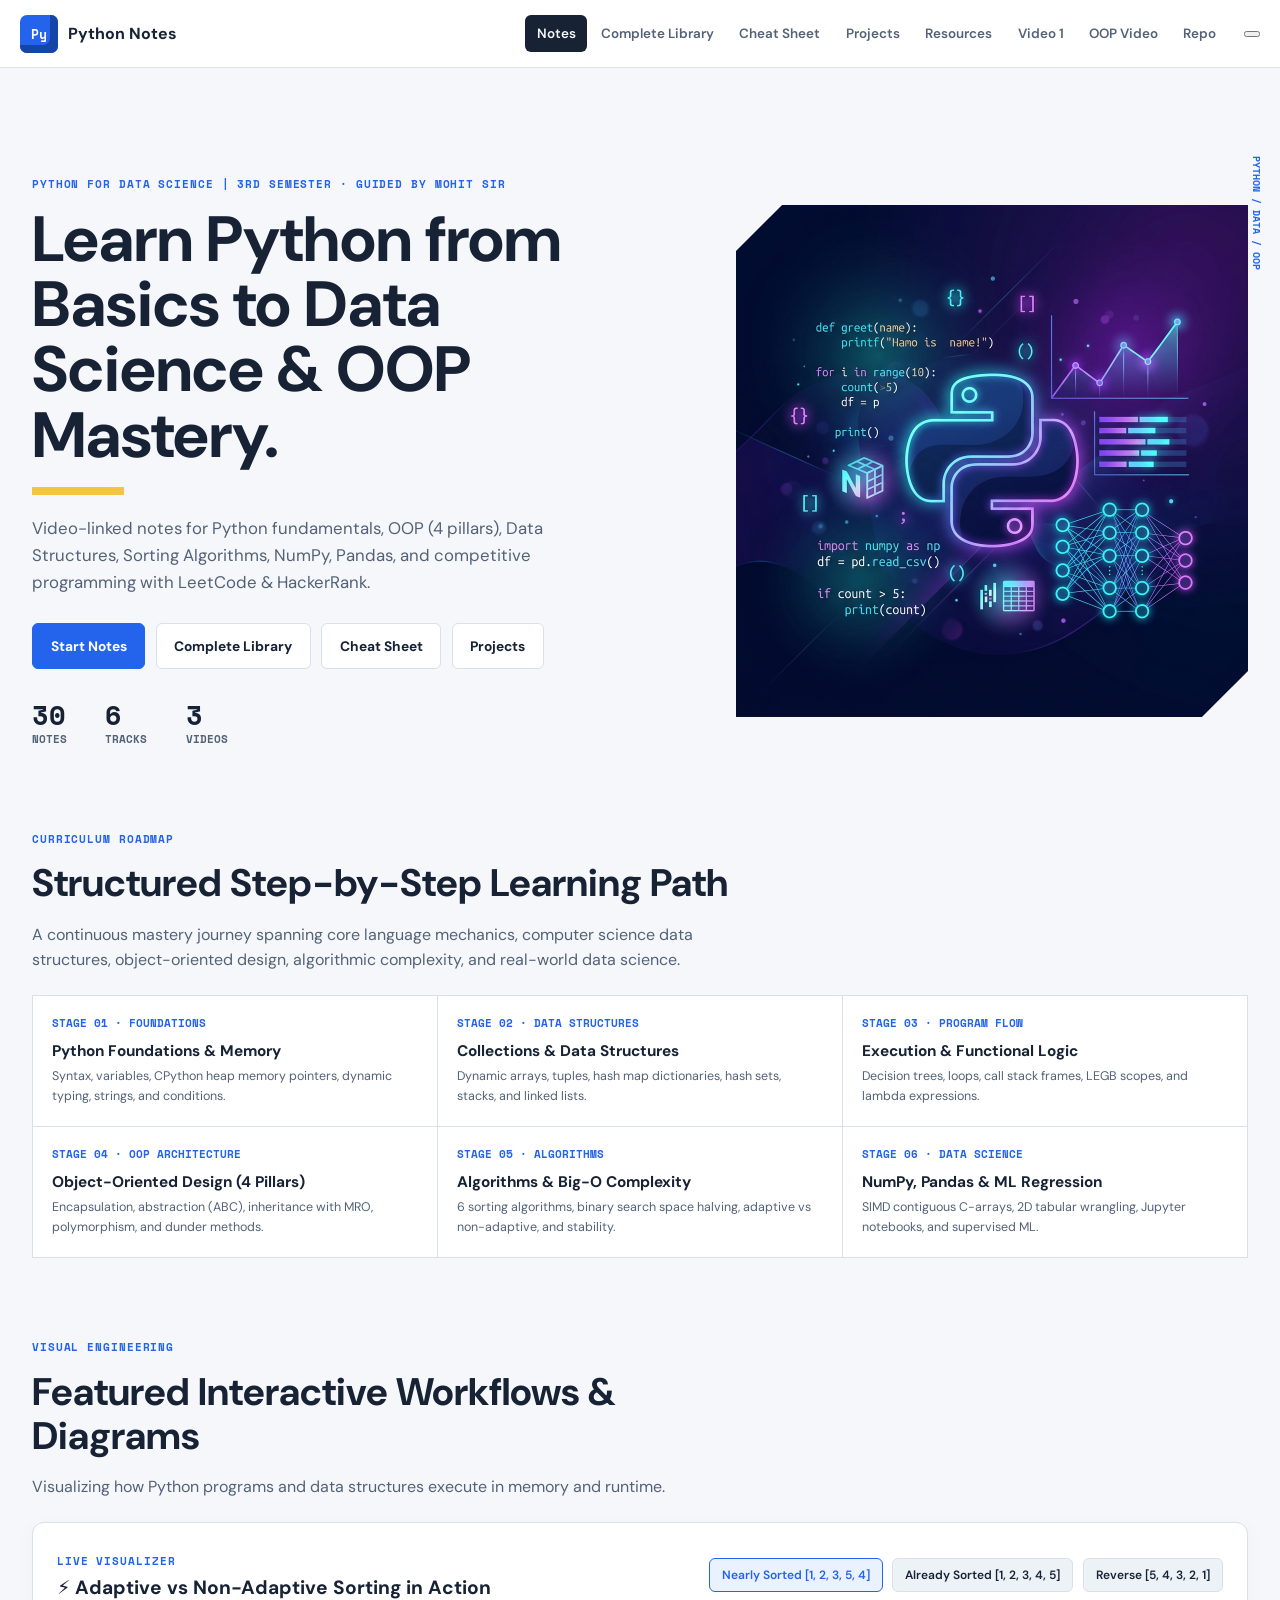
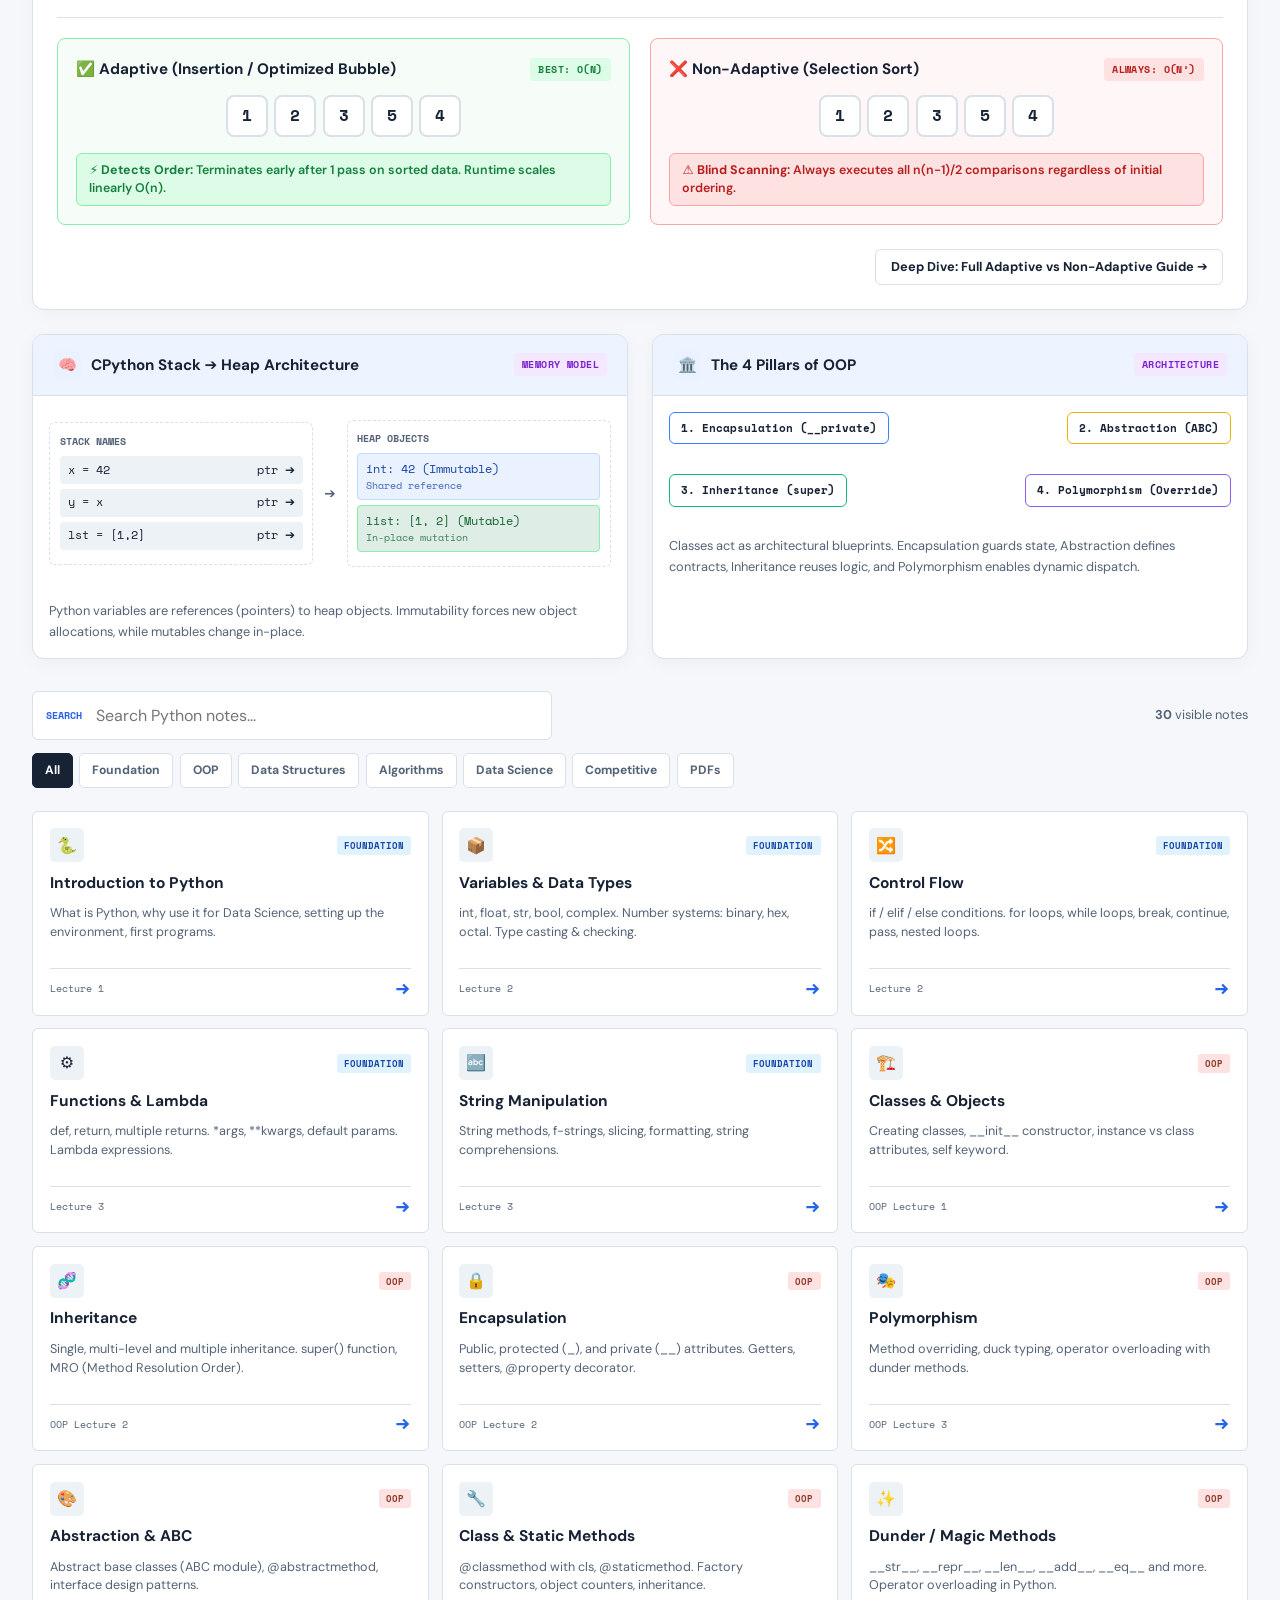
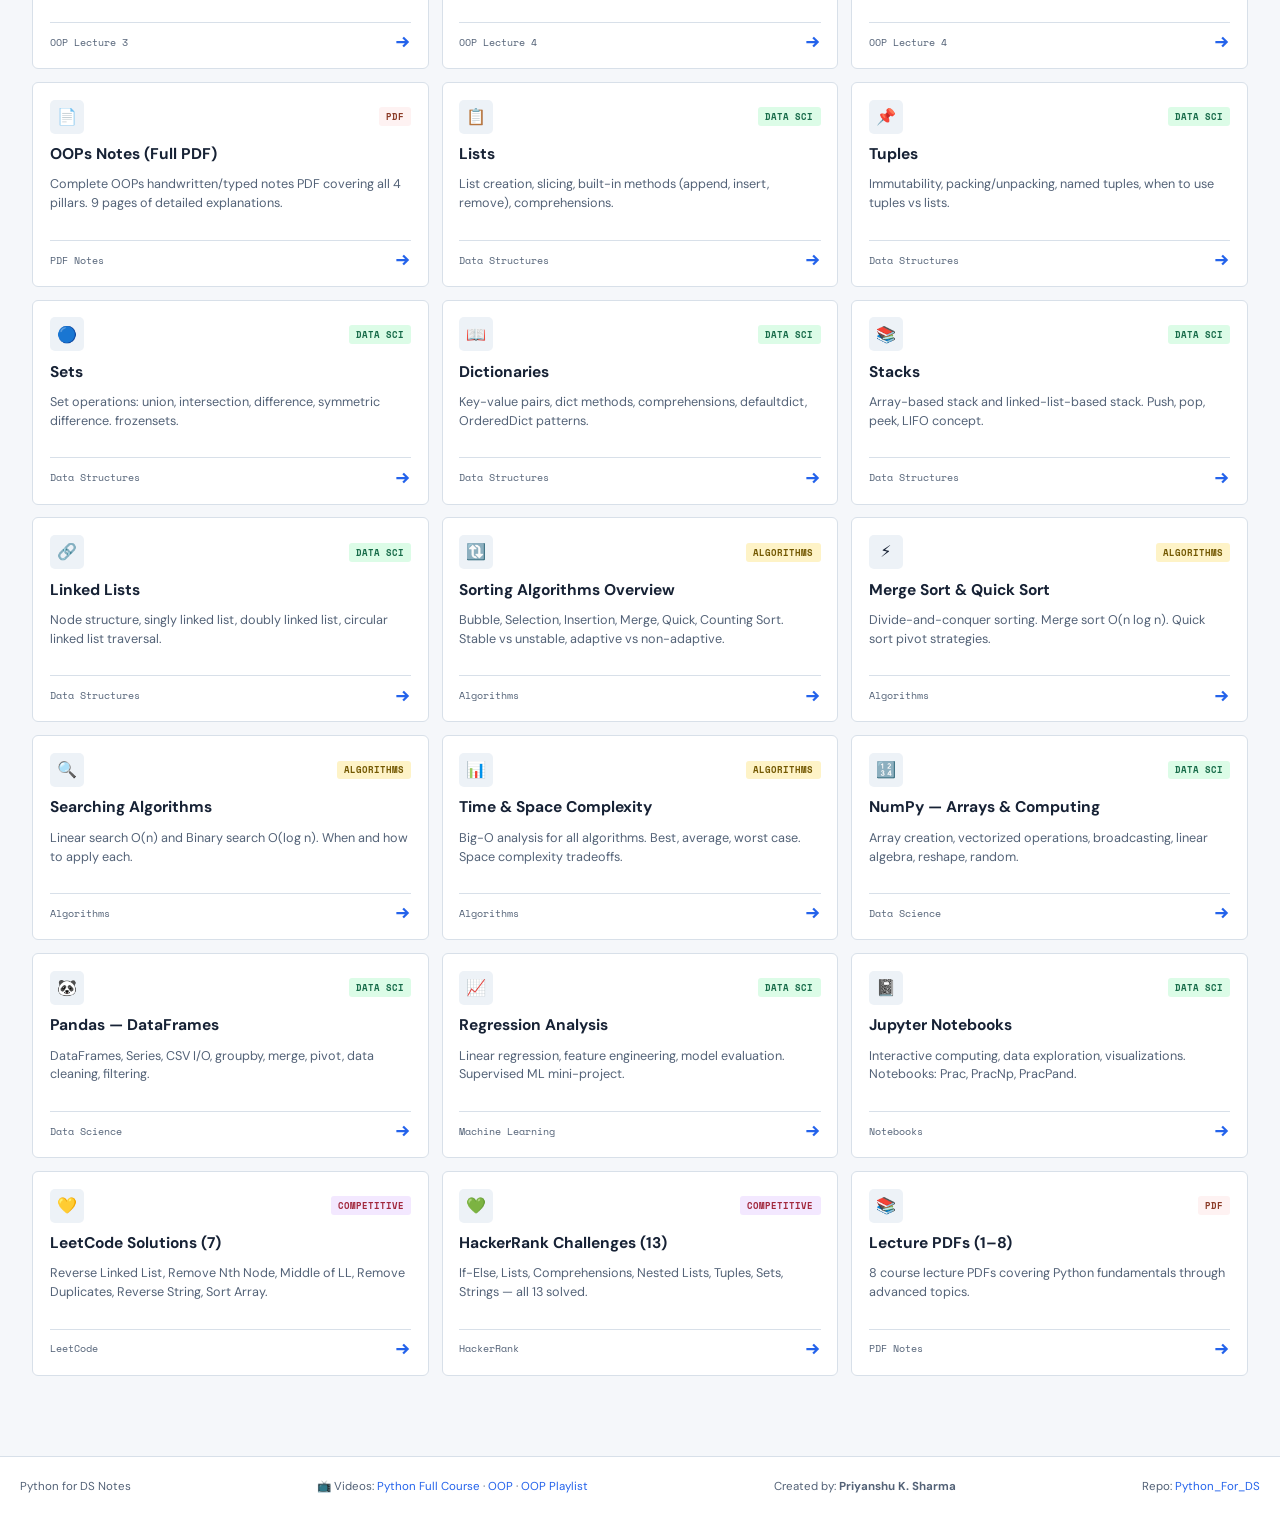
==== commit efa9aaca: "feat: add comprehensive diagram-rich notes, animated workflows, visual simulator, and curriculum roa" ====
--- a/website/index.html
+++ b/website/index.html
@@ -67,19 +67,161 @@
     </div>
   </section>
 
+  <!-- ── Interactive Curriculum Roadmap ── -->
   <section class="study-path" aria-labelledby="pathTitle">
     <div class="section-heading">
-      <p class="eyebrow">Recommended order</p>
-      <h2 id="pathTitle">A clear path through the course</h2>
-      <p>Start with the eight lecture PDFs, deepen each topic with the repository notes, then practise with real Python files.</p>
+      <p class="eyebrow">Curriculum Roadmap</p>
+      <h2 id="pathTitle">Structured Step-by-Step Learning Path</h2>
+      <p>A continuous mastery journey spanning core language mechanics, computer science data structures, object-oriented design, algorithmic complexity, and real-world data science.</p>
     </div>
     <div class="path-grid">
-      <a class="path-step" href="note.html?id=intro"><span>01</span><strong>Python foundations</strong><small>Syntax, variables, strings and conditions</small></a>
-      <a class="path-step" href="note.html?id=lists"><span>02</span><strong>Collections</strong><small>Lists, tuples, dictionaries and sets</small></a>
-      <a class="path-step" href="note.html?id=control-flow"><span>03</span><strong>Program flow</strong><small>Loops, functions, recursion and files</small></a>
-      <a class="path-step" href="note.html?id=oops-notes-pdf"><span>04</span><strong>OOP mastery</strong><small>Four pillars plus 30 interview questions</small></a>
-      <a class="path-step" href="note.html?id=sorting-overview"><span>05</span><strong>DSA practice</strong><small>Data structures, searching and sorting</small></a>
-      <a class="path-step" href="note.html?id=numpy"><span>06</span><strong>Data science</strong><small>NumPy, Pandas, notebooks and regression</small></a>
+      <a class="path-step" href="note.html?id=intro">
+        <span>STAGE 01 · FOUNDATIONS</span>
+        <strong>Python Foundations & Memory</strong>
+        <small>Syntax, variables, CPython heap memory pointers, dynamic typing, strings, and conditions.</small>
+      </a>
+      <a class="path-step" href="note.html?id=lists">
+        <span>STAGE 02 · DATA STRUCTURES</span>
+        <strong>Collections & Data Structures</strong>
+        <small>Dynamic arrays, tuples, hash map dictionaries, hash sets, stacks, and linked lists.</small>
+      </a>
+      <a class="path-step" href="note.html?id=control-flow">
+        <span>STAGE 03 · PROGRAM FLOW</span>
+        <strong>Execution & Functional Logic</strong>
+        <small>Decision trees, loops, call stack frames, LEGB scopes, and lambda expressions.</small>
+      </a>
+      <a class="path-step" href="note.html?id=classes-objects">
+        <span>STAGE 04 · OOP ARCHITECTURE</span>
+        <strong>Object-Oriented Design (4 Pillars)</strong>
+        <small>Encapsulation, abstraction (ABC), inheritance with MRO, polymorphism, and dunder methods.</small>
+      </a>
+      <a class="path-step" href="note.html?id=sorting-overview">
+        <span>STAGE 05 · ALGORITHMS</span>
+        <strong>Algorithms & Big-O Complexity</strong>
+        <small>6 sorting algorithms, binary search space halving, adaptive vs non-adaptive, and stability.</small>
+      </a>
+      <a class="path-step" href="note.html?id=numpy">
+        <span>STAGE 06 · DATA SCIENCE</span>
+        <strong>NumPy, Pandas & ML Regression</strong>
+        <small>SIMD contiguous C-arrays, 2D tabular wrangling, Jupyter notebooks, and supervised ML.</small>
+      </a>
+    </div>
+  </section>
+
+  <!-- ── Featured Interactive Workflows & Concept Visualizers ── -->
+  <section class="study-path" style="margin-top: 1rem; margin-bottom: 2rem;">
+    <div class="section-heading">
+      <p class="eyebrow">Visual Engineering</p>
+      <h2>Featured Interactive Workflows & Diagrams</h2>
+      <p>Visualizing how Python programs and data structures execute in memory and runtime.</p>
+    </div>
+
+    <!-- Adaptive vs Non-Adaptive Interactive Simulator Preview -->
+    <div class="algo-sim-container" style="margin-bottom: 1.5rem;">
+      <div class="algo-sim-header">
+        <div>
+          <span class="eyebrow" style="margin-bottom: 0.2rem;">Live Visualizer</span>
+          <h3 style="margin: 0;">⚡ Adaptive vs Non-Adaptive Sorting in Action</h3>
+        </div>
+        <div class="algo-sim-controls">
+          <button class="sim-preset-btn active" id="homeSimNearly">Nearly Sorted [1, 2, 3, 5, 4]</button>
+          <button class="sim-preset-btn" id="homeSimSorted">Already Sorted [1, 2, 3, 4, 5]</button>
+          <button class="sim-preset-btn" id="homeSimReverse">Reverse [5, 4, 3, 2, 1]</button>
+        </div>
+      </div>
+
+      <div class="sim-comparison-grid">
+        <div class="sim-algo-panel adaptive">
+          <div class="sim-panel-title">
+            <strong>✅ Adaptive (Insertion / Optimized Bubble)</strong>
+            <span class="tag-badge beginner" style="background:#dcfce7; color:#15803d;">Best: O(n)</span>
+          </div>
+          <div class="sim-array-display" id="homeAdaptiveArr">
+            <div class="sim-item">1</div><div class="sim-item">2</div><div class="sim-item">3</div><div class="sim-item">5</div><div class="sim-item">4</div>
+          </div>
+          <div class="sim-verdict win" id="homeAdVerdict">
+            ⚡ <strong>Detects Order:</strong> Terminates early after 1 pass on sorted data. Runtime scales linearly O(n).
+          </div>
+        </div>
+
+        <div class="sim-algo-panel non-adaptive">
+          <div class="sim-panel-title">
+            <strong>❌ Non-Adaptive (Selection Sort)</strong>
+            <span class="tag-badge advanced" style="background:#fee2e2; color:#b91c1c;">Always: O(n²)</span>
+          </div>
+          <div class="sim-array-display" id="homeNonAdaptiveArr">
+            <div class="sim-item">1</div><div class="sim-item">2</div><div class="sim-item">3</div><div class="sim-item">5</div><div class="sim-item">4</div>
+          </div>
+          <div class="sim-verdict rigid" id="homeNadVerdict">
+            ⚠️ <strong>Blind Scanning:</strong> Always executes all n(n-1)/2 comparisons regardless of initial ordering.
+          </div>
+        </div>
+      </div>
+
+      <div style="text-align: right;">
+        <a href="library.html#md-datastructures-documentation-adaptive-vs-nonadaptive-md" class="btn" style="font-size: 0.8rem; padding: 0.4rem 0.9rem;">
+          Deep Dive: Full Adaptive vs Non-Adaptive Guide ➔
+        </a>
+      </div>
+    </div>
+
+    <!-- Architecture & Memory Cards Row -->
+    <div style="display: grid; grid-template-columns: repeat(auto-fit, minmax(360px, 1fr)); gap: 1.5rem;">
+      <!-- Memory Card -->
+      <div class="cheat-card" style="margin-bottom: 0;">
+        <div class="cheat-card-header">
+          <div class="cheat-card-header-left">
+            <span class="topic-icon">🧠</span>
+            <strong style="font-size: 0.95rem;">CPython Stack ➔ Heap Architecture</strong>
+          </div>
+          <span class="tag-badge core">Memory Model</span>
+        </div>
+        <div class="cheat-card-body" style="padding: 1rem;">
+          <div class="mem-diagram">
+            <div class="mem-stack">
+              <div class="mem-label">Stack Names</div>
+              <div class="mem-var"><span>x = 42</span> <span>ptr ➔</span></div>
+              <div class="mem-var"><span>y = x</span> <span>ptr ➔</span></div>
+              <div class="mem-var"><span>lst = [1,2]</span> <span>ptr ➔</span></div>
+            </div>
+            <div class="flow-arrow">➔</div>
+            <div class="mem-heap">
+              <div class="mem-label">Heap Objects</div>
+              <div class="mem-obj"><span>int: 42 (Immutable)</span><small style="display:block; opacity:0.8;">Shared reference</small></div>
+              <div class="mem-obj" style="background: rgba(37, 132, 91, 0.15); border-color:#86efac; color:#166534;">
+                <span>list: [1, 2] (Mutable)</span><small style="display:block; opacity:0.8;">In-place mutation</small>
+              </div>
+            </div>
+          </div>
+          <p style="font-size: 0.8rem; color: var(--ink-soft); margin: 0.5rem 0 0;">
+            Python variables are references (pointers) to heap objects. Immutability forces new object allocations, while mutables change in-place.
+          </p>
+        </div>
+      </div>
+
+      <!-- OOP 4 Pillars Card -->
+      <div class="cheat-card" style="margin-bottom: 0;">
+        <div class="cheat-card-header">
+          <div class="cheat-card-header-left">
+            <span class="topic-icon">🏛️</span>
+            <strong style="font-size: 0.95rem;">The 4 Pillars of OOP</strong>
+          </div>
+          <span class="tag-badge core">Architecture</span>
+        </div>
+        <div class="cheat-card-body" style="padding: 1rem;">
+          <div class="workflow-row" style="justify-content: space-between; gap: 0.4rem; margin-bottom: 0.75rem;">
+            <span class="flow-step" style="font-size: 0.7rem; border-color: #3b82f6;">1. Encapsulation (__private)</span>
+            <span class="flow-step" style="font-size: 0.7rem; border-color: #eab308;">2. Abstraction (ABC)</span>
+          </div>
+          <div class="workflow-row" style="justify-content: space-between; gap: 0.4rem;">
+            <span class="flow-step" style="font-size: 0.7rem; border-color: #10b981;">3. Inheritance (super)</span>
+            <span class="flow-step" style="font-size: 0.7rem; border-color: #8b5cf6;">4. Polymorphism (Override)</span>
+          </div>
+          <p style="font-size: 0.8rem; color: var(--ink-soft); margin: 0.75rem 0 0;">
+            Classes act as architectural blueprints. Encapsulation guards state, Abstraction defines contracts, Inheritance reuses logic, and Polymorphism enables dynamic dispatch.
+          </p>
+        </div>
+      </div>
     </div>
   </section>
 
--- a/website/assets/css/site.css
+++ b/website/assets/css/site.css
@@ -17,6 +17,34 @@
   --sans: "DM Sans", system-ui, sans-serif;
   --mono: "Space Mono", monospace;
   --header-h: 68px;
+
+  /* Semantic Variables (Light) */
+  --bg-hover: #f1f6ff;
+  --bg-active: #eaf1ff;
+  --bg-header: #edf3ff;
+  --bg-warn: #fffbeb;
+  --bg-code: #1e1e1e;
+  --bg-card: #ffffff;
+  
+  --text-dark: #111827;
+  --text-body: #475569;
+  --text-strong: #0f172a;
+  --text-light: #ffffff;
+  
+  --border-light: #e2e8f0;
+  --border-panel: #cbd5e1;
+  --border-warn: #fde68a;
+  
+  --badge-foundation-bg: #e0f2fe;
+  --badge-oop-bg: #fee2e2;
+  --badge-ds-bg: #dcfce7;
+  --badge-algo-bg: #fef3c7;
+  --badge-cp-bg: #f3e8ff;
+  --badge-revision-bg: #ccfbf1;
+  --badge-pdf-bg: #fef2f2;
+  
+  --scroll-thumb: #cbd5e1;
+
 }
 
 :root[data-theme="dark"] {
@@ -34,6 +62,34 @@
   --green: #3fb950;
   --code: #f0f6fc;
   --shadow: 0 12px 35px rgba(0, 0, 0, .4);
+
+  /* Semantic Variables (Dark) */
+  --bg-hover: rgba(255, 255, 255, 0.05);
+  --bg-active: rgba(88, 166, 255, 0.15);
+  --bg-header: rgba(255, 255, 255, 0.08);
+  --bg-warn: rgba(227, 179, 65, 0.15);
+  --bg-code: var(--surface-soft);
+  --bg-card: rgba(255, 255, 255, 0.03);
+  
+  --text-dark: var(--ink);
+  --text-body: var(--ink-soft);
+  --text-strong: #ffffff;
+  --text-light: var(--paper);
+  
+  --border-light: var(--line);
+  --border-panel: var(--line);
+  --border-warn: rgba(227, 179, 65, 0.3);
+  
+  --badge-foundation-bg: rgba(36, 99, 235, 0.2);
+  --badge-oop-bg: rgba(232, 97, 77, 0.2);
+  --badge-ds-bg: rgba(37, 132, 91, 0.2);
+  --badge-algo-bg: rgba(244, 197, 66, 0.2);
+  --badge-cp-bg: rgba(232, 97, 77, 0.15);
+  --badge-revision-bg: rgba(8, 127, 120, 0.2);
+  --badge-pdf-bg: rgba(232, 97, 77, 0.15);
+  
+  --scroll-thumb: var(--line);
+
 }
 
 :root[data-theme="light"] .sun-icon { display: none; }
@@ -79,7 +135,7 @@
   display: grid;
   place-items: center;
   border-radius: 7px;
-  color: #fff;
+  color: var(--text-light);
   background: var(--blue);
   box-shadow: inset -8px -8px 0 var(--blue-deep);
   font: 700 .82rem var(--mono);
@@ -92,8 +148,8 @@
   font-size: .84rem;
   font-weight: 600;
 }
-.site-nav a:hover { color: var(--blue); background: #eff5ff; }
-.site-nav a.active { color: #fff; background: var(--ink); }
+.site-nav a:hover { color: var(--blue); background: var(--bg-hover); }
+.site-nav a.active { color: var(--paper); background: var(--ink); }
 .nav-toggle { display: none; margin-left: auto; border: 0; background: none; padding: .5rem; }
 .nav-toggle svg { width: 22px; stroke: var(--ink); stroke-width: 2; fill: none; }
 
@@ -139,7 +195,7 @@
   transition: transform .15s, box-shadow .15s, border-color .15s;
 }
 .btn:hover { transform: translateY(-2px); border-color: var(--blue); box-shadow: 0 6px 16px rgba(36,99,235,.12); }
-.btn.primary { color: #fff; background: var(--blue); border-color: var(--blue); }
+.btn.primary { color: var(--text-light); background: var(--blue); border-color: var(--blue); }
 .hero-stats { display: flex; gap: 2.4rem; }
 .hero-stats div { display: flex; flex-direction: column; }
 .hero-stats strong { color: var(--ink); font: 700 1.7rem var(--mono); line-height: 1.1; }
@@ -171,7 +227,7 @@
 .path-step span { color: var(--blue); font: 700 .66rem var(--mono); }
 .path-step strong { margin-top: .45rem; font-size: .96rem; }
 .path-step small { margin-top: .25rem; color: var(--ink-soft); font-size: .78rem; }
-.path-step:hover, .path-step.featured { background: #f1f6ff; }
+.path-step:hover, .path-step.featured { background: var(--bg-card); }
 .path-step.featured { box-shadow: inset 4px 0 0 var(--yellow); }
 
 .toolbar, .filter-bar, .catalog { max-width: 1280px; width: 100%; margin-left: auto; margin-right: auto; padding-left: 2rem; padding-right: 2rem; }
@@ -184,7 +240,7 @@
 .filter-bar { display: flex; flex-wrap: wrap; gap: .4rem; margin-bottom: 1.4rem; }
 .filter-btn { padding: .42rem .75rem; border: 1px solid var(--line); border-radius: 5px; color: var(--ink-soft); background: var(--surface); font-size: .76rem; font-weight: 700; }
 .filter-btn:hover { border-color: var(--blue); color: var(--blue); }
-.filter-btn.active { color: #fff; background: var(--ink); border-color: var(--ink); }
+.filter-btn.active { color: var(--text-light); background: var(--ink); border-color: var(--ink); }
 
 .catalog { display: grid; grid-template-columns: repeat(3, 1fr); gap: .8rem; padding-bottom: 5rem; }
 .note-card {
@@ -204,13 +260,13 @@
 .card-icon { width: 34px; height: 34px; display: grid; place-items: center; background: var(--surface-soft); border-radius: 5px; font-size: 1rem; }
 .card-badges, .note-tags { display: flex; flex-wrap: wrap; gap: .3rem; }
 .badge { padding: .18rem .45rem; border-radius: 3px; font: 700 .58rem var(--mono); text-transform: uppercase; }
-.badge-foundation { color: var(--blue-deep); background: #e7efff; }
-.badge-oop { color: #8b3b27; background: #ffebe5; }
-.badge-ds { color: #176b49; background: #e1f4ea; }
-.badge-algo { color: #725700; background: #fff3bf; }
-.badge-cp { color: #a1273c; background: #ffe5ea; }
-.badge-revision { color: #106868; background: #ddf4f3; }
-.badge-pdf { color: #8b3b27; background: #ffe8df; }
+.badge-foundation { color: var(--blue-deep); background: var(--badge-foundation-bg); }
+.badge-oop { color: #8b3b27; background: var(--badge-oop-bg); }
+.badge-ds { color: #176b49; background: var(--badge-ds-bg); }
+.badge-algo { color: #725700; background: var(--badge-algo-bg); }
+.badge-cp { color: #a1273c; background: var(--badge-cp-bg); }
+.badge-revision { color: #106868; background: var(--badge-revision-bg); }
+.badge-pdf { color: #8b3b27; background: var(--badge-pdf-bg); }
 .card-title { font-size: .97rem; font-weight: 700; line-height: 1.35; }
 .card-desc { flex: 1; color: var(--ink-soft); font-size: .79rem; line-height: 1.5; }
 .card-meta { padding-top: .65rem; border-top: 1px solid var(--line); }
@@ -229,22 +285,22 @@
 .sidebar-title { padding: .35rem .45rem .75rem; color: var(--ink-soft); font: 700 .62rem var(--mono); text-transform: uppercase; }
 .sidebar-nav { display: flex; flex-direction: column; gap: .1rem; }
 .sidebar-nav a { padding: .45rem .5rem; border-radius: 4px; color: var(--ink-soft); font-size: .76rem; line-height: 1.35; }
-.sidebar-nav a:hover { color: var(--blue); background: #f1f6ff; }
-.sidebar-nav a.active { color: var(--ink); background: #eaf1ff; box-shadow: inset 3px 0 0 var(--blue); font-weight: 700; }
+.sidebar-nav a:hover { color: var(--blue); background: var(--bg-card); }
+.sidebar-nav a.active { color: var(--ink); background: var(--bg-active); box-shadow: inset 3px 0 0 var(--blue); font-weight: 700; }
 .note-content { 
   position: relative; min-width: 0; padding: 4rem 3.5rem; 
-  background: #ffffff; color: #1a1a1a; 
-  border: 1px solid #d1d5db; border-radius: 4px; 
+  background: var(--surface); color: var(--text-dark); 
+  border: 1px solid var(--border-light); border-radius: 4px; 
   box-shadow: 0 10px 40px rgba(0,0,0,0.15), 0 2px 10px rgba(0,0,0,0.05); 
 }
 .reading-progress { position: absolute; inset: 0 0 auto; height: 4px; overflow: hidden; }
 .reading-progress span { display: block; width: 0; height: 100%; background: var(--blue); }
-.note-content h1 { margin: 0; font-size: clamp(2rem, 4vw, 3rem); line-height: 1.1; color: #111; }
-.note-content h2 { margin: 2.3rem 0 .8rem; padding-bottom: .5rem; border-bottom: 1px solid #e5e7eb; font-size: 1.25rem; line-height: 1.3; color: #111; }
+.note-content h1 { margin: 0; font-size: clamp(2rem, 4vw, 3rem); line-height: 1.1; color: var(--text-dark); }
+.note-content h2 { margin: 2.3rem 0 .8rem; padding-bottom: .5rem; border-bottom: 1px solid var(--border-light); font-size: 1.25rem; line-height: 1.3; color: var(--text-dark); }
 .note-content h2::before { content: "#"; margin-right: .45rem; color: var(--blue); font-family: var(--mono); }
 .note-content h3 { margin: 1.6rem 0 .5rem; color: var(--teal); font-size: 1rem; }
-.note-content p, .note-content li { color: #333; font-size: .91rem; }
-.note-content strong { color: #000; }
+.note-content p, .note-content li { color: var(--text-body); font-size: .91rem; }
+.note-content strong { color: var(--text-strong); }
 .note-content ul, .note-content ol { padding-left: 1.4rem; }
 .note-content li { margin-bottom: .35rem; }
 .note-content a { color: var(--blue); font-weight: 600; }
@@ -253,8 +309,8 @@
   margin: 1rem 0;
   padding: 1.2rem;
   color: #eaf0fa;
-  background: #1e1e1e;
-  border: 1px solid #333;
+  background: var(--bg-code);
+  border: 1px solid var(--text-body);
   border-radius: 6px;
   font: 400 .78rem/1.7 var(--mono);
   tab-size: 4;
@@ -271,17 +327,17 @@
   transition: opacity .2s;
 }
 .note-content pre:hover::after { opacity: 1; }
-.note-content code { padding: .12rem .32rem; color: #1e3a8a; background: #eaf1ff; border-radius: 3px; font-family: var(--mono); font-size: .82em; }
+.note-content code { padding: .12rem .32rem; color: #1e3a8a; background: var(--bg-active); border-radius: 3px; font-family: var(--mono); font-size: .82em; }
 .note-content pre code { padding: 0; color: inherit; background: none; }
 .video-wrap { position: relative; height: 0; margin: 1.2rem 0; padding-bottom: 56.25%; overflow: hidden; border-radius: 6px; background: var(--ink); }
 .video-wrap iframe { position: absolute; inset: 0; width: 100%; height: 100%; }
-.source-panel { display: grid; grid-template-columns: .8fr 1.2fr; gap: 1rem; margin: 1.2rem 0; padding: 1rem; background: #f1f6ff; border: 1px solid #cbdafa; border-radius: 6px; }
+.source-panel { display: grid; grid-template-columns: .8fr 1.2fr; gap: 1rem; margin: 1.2rem 0; padding: 1rem; background: var(--bg-card); border: 1px solid var(--border-panel); border-radius: 6px; }
 .source-panel > div:first-child { display: flex; flex-direction: column; }
 .source-panel span { color: var(--ink-soft); font-size: .76rem; }
 .source-links { display: grid; grid-template-columns: repeat(2, 1fr); gap: .4rem; }
-.source-links a { display: flex; gap: .45rem; align-items: center; padding: .5rem; color: var(--ink); background: var(--surface); border: 1px solid #cbdafa; border-radius: 4px; font-size: .72rem; }
+.source-links a { display: flex; gap: .45rem; align-items: center; padding: .5rem; color: var(--ink); background: var(--surface); border: 1px solid var(--border-panel); border-radius: 4px; font-size: .72rem; }
 .source-links b { color: var(--blue); font: 700 .58rem var(--mono); }
-.on-page-nav { display: flex; flex-wrap: wrap; gap: .3rem .7rem; margin: 1.2rem 0 1.8rem; padding: .75rem 1rem; border-left: 4px solid var(--yellow); background: #fffbeb; }
+.on-page-nav { display: flex; flex-wrap: wrap; gap: .3rem .7rem; margin: 1.2rem 0 1.8rem; padding: .75rem 1rem; border-left: 4px solid var(--yellow); background: var(--bg-warn); }
 .on-page-nav strong { width: 100%; color: var(--ink-soft); font: 700 .6rem var(--mono); text-transform: uppercase; }
 .on-page-nav a { color: var(--ink); font-size: .72rem; font-weight: 600; }
 .note-nav { display: flex; justify-content: space-between; gap: 1rem; margin-top: 2.5rem; padding-top: 1.3rem; border-top: 1px solid var(--line); }
@@ -289,11 +345,769 @@
 .note-nav-btn:hover { color: var(--blue); border-color: var(--blue); }
 .note-nav-btn svg { width: 14px; fill: none; stroke: currentColor; stroke-width: 2; }
 
-.cheat-layout, .projects-layout { width: 100%; max-width: 1160px; margin: 0 auto; padding: 2.5rem 2rem 5rem; }
-.cheat-grid { columns: 3 300px; column-gap: .8rem; }
-.cheat-card { break-inside: avoid; margin-bottom: .8rem; overflow: hidden; background: var(--surface); border: 1px solid var(--line); border-radius: 6px; }
-.cheat-card-header { padding: .7rem 1rem; color: var(--ink); background: #edf3ff; border-bottom: 1px solid var(--line); font: 700 .72rem var(--mono); }
-.cheat-card pre { margin: 0; border: 0; border-radius: 0; font-size: .69rem; }
+.cheat-layout {
+  width: 100%;
+  max-width: 1400px;
+  margin: 0 auto;
+  padding: 1.5rem 1.5rem 5rem;
+}
+.projects-layout { width: 100%; max-width: 1160px; margin: 0 auto; padding: 2.5rem 2rem 5rem; }
+
+/* Enhanced Cheat Sheet Controls */
+.cheat-controls {
+  margin-bottom: 2rem;
+  display: flex;
+  flex-direction: column;
+  gap: 1.2rem;
+}
+.cheat-search-bar {
+  display: flex;
+  align-items: center;
+  gap: 0.8rem;
+  background: var(--surface);
+  border: 1px solid var(--line);
+  padding: 0.75rem 1.25rem;
+  border-radius: 10px;
+  box-shadow: 0 4px 15px rgba(0,0,0,0.03);
+  transition: all 0.2s ease;
+}
+.cheat-search-bar:focus-within {
+  border-color: var(--blue);
+  box-shadow: 0 0 0 4px rgba(36, 99, 235, 0.12);
+}
+.cheat-search-bar svg {
+  width: 20px;
+  height: 20px;
+  stroke: var(--blue);
+  fill: none;
+  flex-shrink: 0;
+}
+.cheat-search-bar input {
+  flex: 1;
+  border: 0;
+  outline: 0;
+  background: transparent;
+  color: var(--ink);
+  font-size: 0.95rem;
+}
+.cheat-quick-actions {
+  display: flex;
+  align-items: center;
+  gap: 0.5rem;
+}
+.cheat-action-btn {
+  padding: 0.4rem 0.8rem;
+  font-size: 0.78rem;
+  font-weight: 600;
+  border-radius: 6px;
+  border: 1px solid var(--line);
+  background: var(--surface-soft);
+  color: var(--ink-soft);
+  transition: all 0.15s ease;
+}
+.cheat-action-btn:hover {
+  background: var(--bg-hover);
+  color: var(--blue);
+  border-color: var(--blue);
+}
+.cheat-categories {
+  display: flex;
+  flex-wrap: wrap;
+  gap: 0.5rem;
+}
+.cat-tab {
+  display: inline-flex;
+  align-items: center;
+  gap: 0.45rem;
+  padding: 0.5rem 0.95rem;
+  border-radius: 8px;
+  font-size: 0.82rem;
+  font-weight: 600;
+  background: var(--surface);
+  border: 1px solid var(--line);
+  color: var(--ink-soft);
+  transition: all 0.15s cubic-bezier(0.4, 0, 0.2, 1);
+}
+.cat-tab:hover {
+  border-color: var(--blue);
+  color: var(--blue);
+  transform: translateY(-1px);
+}
+.cat-tab.active {
+  background: var(--blue);
+  color: #ffffff;
+  border-color: var(--blue);
+  box-shadow: 0 4px 12px rgba(36, 99, 235, 0.25);
+}
+.cat-tab .badge-count {
+  font-size: 0.7rem;
+  padding: 0.1rem 0.4rem;
+  border-radius: 20px;
+  background: rgba(0, 0, 0, 0.08);
+}
+.cat-tab.active .badge-count {
+  background: rgba(255, 255, 255, 0.25);
+  color: #ffffff;
+}
+
+/* Master Grid Layout */
+.cheat-grid {
+  display: grid;
+  grid-template-columns: repeat(auto-fill, minmax(420px, 1fr));
+  gap: 1.5rem;
+  align-items: start;
+}
+
+/* Masterclass Cheat Card */
+.cheat-card {
+  background: var(--surface);
+  border: 1px solid var(--line);
+  border-radius: 12px;
+  overflow: hidden;
+  box-shadow: 0 4px 20px rgba(0, 0, 0, 0.04);
+  transition: transform 0.2s cubic-bezier(0.16, 1, 0.3, 1), box-shadow 0.2s, border-color 0.2s;
+  display: flex;
+  flex-direction: column;
+}
+.cheat-card:hover {
+  transform: translateY(-3px);
+  border-color: #93c5fd;
+  box-shadow: 0 12px 28px rgba(36, 99, 235, 0.08);
+}
+.cheat-card-header {
+  padding: 1rem 1.25rem;
+  background: var(--bg-header);
+  border-bottom: 1px solid var(--line);
+  display: flex;
+  align-items: center;
+  justify-content: space-between;
+  gap: 0.8rem;
+}
+.cheat-card-header-left {
+  display: flex;
+  align-items: center;
+  gap: 0.6rem;
+}
+.cheat-card-header-left .topic-icon {
+  width: 28px;
+  height: 28px;
+  border-radius: 6px;
+  display: grid;
+  place-items: center;
+  background: var(--bg-active);
+  color: var(--blue);
+  font-size: 0.95rem;
+  flex-shrink: 0;
+}
+.cheat-card-header h3 {
+  margin: 0;
+  font-size: 1.05rem;
+  font-weight: 700;
+  color: var(--text-strong);
+  letter-spacing: -0.01em;
+}
+.cheat-card-badges {
+  display: flex;
+  align-items: center;
+  gap: 0.4rem;
+}
+.tag-badge {
+  font-size: 0.65rem;
+  font-weight: 700;
+  text-transform: uppercase;
+  letter-spacing: 0.04em;
+  padding: 0.2rem 0.5rem;
+  border-radius: 4px;
+  font-family: var(--mono);
+}
+.tag-badge.beginner { background: #dcfce7; color: #15803d; }
+.tag-badge.intermediate { background: #e0f2fe; color: #0369a1; }
+.tag-badge.advanced { background: #fef3c7; color: #b45309; }
+.tag-badge.core { background: #f3e8ff; color: #7e22ce; }
+
+[data-theme="dark"] .tag-badge.beginner { background: rgba(34, 197, 94, 0.15); color: #4ade80; }
+[data-theme="dark"] .tag-badge.intermediate { background: rgba(56, 189, 248, 0.15); color: #38bdf8; }
+[data-theme="dark"] .tag-badge.advanced { background: rgba(245, 158, 11, 0.15); color: #fbbf24; }
+[data-theme="dark"] .tag-badge.core { background: rgba(168, 85, 247, 0.15); color: #c084fc; }
+
+.cheat-card-body {
+  padding: 1.25rem;
+  display: flex;
+  flex-direction: column;
+  gap: 1.1rem;
+}
+
+/* Concept & Intuition Box */
+.card-concept {
+  background: var(--bg-card);
+  border-left: 3px solid var(--blue);
+  border-radius: 0 6px 6px 0;
+  padding: 0.85rem 1rem;
+  font-size: 0.86rem;
+  line-height: 1.55;
+  color: var(--ink);
+}
+.card-concept strong {
+  color: var(--text-strong);
+}
+.card-concept p {
+  margin: 0;
+}
+.card-concept p + p {
+  margin-top: 0.45rem;
+}
+
+/* Visual Workflow & Diagram Box */
+.card-diagram {
+  background: var(--surface-soft);
+  border: 1px solid var(--border-light);
+  border-radius: 8px;
+  padding: 1rem;
+  overflow: hidden;
+  position: relative;
+}
+.diagram-title {
+  font-family: var(--mono);
+  font-size: 0.68rem;
+  font-weight: 700;
+  text-transform: uppercase;
+  color: var(--ink-soft);
+  margin-bottom: 0.75rem;
+  display: flex;
+  align-items: center;
+  justify-content: space-between;
+}
+.diagram-canvas {
+  width: 100%;
+  display: flex;
+  flex-direction: column;
+  gap: 0.6rem;
+}
+
+/* Interactive & Animated Workflow Styles */
+.workflow-row {
+  display: flex;
+  align-items: center;
+  gap: 0.5rem;
+  font-size: 0.78rem;
+  flex-wrap: wrap;
+}
+.flow-step {
+  padding: 0.4rem 0.7rem;
+  border-radius: 6px;
+  background: var(--surface);
+  border: 1px solid var(--line);
+  font-family: var(--mono);
+  font-size: 0.72rem;
+  font-weight: 600;
+  display: flex;
+  align-items: center;
+  gap: 0.35rem;
+  color: var(--ink);
+  box-shadow: 0 2px 5px rgba(0,0,0,0.02);
+}
+.flow-step.active {
+  border-color: var(--blue);
+  background: var(--bg-active);
+  color: var(--blue);
+}
+.flow-step.success {
+  border-color: #22c55e;
+  background: rgba(34, 197, 94, 0.1);
+  color: #16a34a;
+}
+.flow-step.warn {
+  border-color: #eab308;
+  background: rgba(234, 179, 8, 0.1);
+  color: #ca8a04;
+}
+.flow-arrow {
+  color: var(--ink-soft);
+  font-weight: 700;
+  font-size: 0.85rem;
+}
+
+/* Memory Pointer Diagram (Stack to Heap) */
+.mem-diagram {
+  display: grid;
+  grid-template-columns: 1fr auto 1fr;
+  align-items: center;
+  gap: 0.7rem;
+  padding: 0.5rem 0;
+}
+.mem-stack, .mem-heap {
+  border: 1px dashed var(--line);
+  border-radius: 6px;
+  padding: 0.6rem;
+  background: var(--surface);
+}
+.mem-label {
+  font-family: var(--mono);
+  font-size: 0.65rem;
+  font-weight: 700;
+  color: var(--ink-soft);
+  text-transform: uppercase;
+  margin-bottom: 0.4rem;
+}
+.mem-var {
+  display: flex;
+  justify-content: space-between;
+  padding: 0.3rem 0.5rem;
+  background: var(--surface-soft);
+  border-radius: 4px;
+  font-family: var(--mono);
+  font-size: 0.72rem;
+  margin-bottom: 0.3rem;
+}
+.mem-obj {
+  padding: 0.35rem 0.5rem;
+  background: var(--bg-active);
+  border: 1px solid #bfdbfe;
+  border-radius: 4px;
+  font-family: var(--mono);
+  font-size: 0.72rem;
+  margin-bottom: 0.3rem;
+  color: var(--blue-deep);
+}
+[data-theme="dark"] .mem-obj {
+  border-color: rgba(88, 166, 255, 0.3);
+  color: #79c0ff;
+}
+
+/* Slicing Tape Diagram */
+.slicing-tape {
+  display: flex;
+  flex-direction: column;
+  gap: 0.2rem;
+  padding: 0.4rem 0;
+}
+.tape-cells {
+  display: flex;
+  border: 1px solid var(--line);
+  border-radius: 6px;
+  overflow: hidden;
+}
+.tape-cell {
+  flex: 1;
+  text-align: center;
+  padding: 0.5rem 0.2rem;
+  font-family: var(--mono);
+  font-weight: 700;
+  font-size: 0.82rem;
+  background: var(--surface);
+  border-right: 1px solid var(--line);
+}
+.tape-cell:last-child { border-right: none; }
+.tape-cell.slice-highlight {
+  background: var(--bg-active);
+  color: var(--blue);
+}
+.tape-indices {
+  display: flex;
+  font-family: var(--mono);
+  font-size: 0.64rem;
+  color: var(--ink-soft);
+}
+.tape-index {
+  flex: 1;
+  text-align: center;
+}
+.tape-indices.negative {
+  color: var(--coral);
+}
+
+/* Code Snippet Box */
+.card-code-wrap {
+  border-radius: 8px;
+  overflow: hidden;
+  background: var(--bg-code);
+  border: 1px solid rgba(255, 255, 255, 0.08);
+}
+.code-header {
+  display: flex;
+  align-items: center;
+  justify-content: space-between;
+  padding: 0.45rem 0.85rem;
+  background: rgba(0, 0, 0, 0.25);
+  border-bottom: 1px solid rgba(255, 255, 255, 0.06);
+}
+.code-lang {
+  font-family: var(--mono);
+  font-size: 0.65rem;
+  font-weight: 700;
+  text-transform: uppercase;
+  color: #94a3b8;
+}
+.copy-btn {
+  background: transparent;
+  border: 1px solid rgba(255, 255, 255, 0.15);
+  color: #cbd5e1;
+  border-radius: 4px;
+  font-size: 0.68rem;
+  font-family: var(--mono);
+  padding: 0.2rem 0.55rem;
+  display: flex;
+  align-items: center;
+  gap: 0.3rem;
+  transition: all 0.15s ease;
+}
+.copy-btn:hover {
+  background: rgba(255, 255, 255, 0.1);
+  color: #ffffff;
+  border-color: rgba(255, 255, 255, 0.3);
+}
+.copy-btn.copied {
+  background: #15803d;
+  color: #ffffff;
+  border-color: #22c55e;
+}
+.cheat-card pre {
+  margin: 0;
+  padding: 0.95rem 1rem;
+  overflow-x: auto;
+  font-family: var(--mono);
+  font-size: 0.74rem;
+  line-height: 1.6;
+  color: #f1f5f9;
+  background: transparent;
+}
+
+/* Revision Notes & Pro Pitfalls Box */
+.card-notes {
+  background: var(--surface-soft);
+  border: 1px solid var(--border-light);
+  border-radius: 8px;
+  padding: 0.85rem 1rem;
+  font-size: 0.8rem;
+  line-height: 1.5;
+}
+.notes-title {
+  font-family: var(--mono);
+  font-size: 0.68rem;
+  font-weight: 700;
+  text-transform: uppercase;
+  color: var(--ink-soft);
+  margin-bottom: 0.45rem;
+  display: flex;
+  align-items: center;
+  gap: 0.35rem;
+}
+.card-notes ul {
+  margin: 0;
+  padding-left: 1.15rem;
+  color: var(--ink-soft);
+}
+.card-notes li {
+  margin-bottom: 0.35rem;
+}
+.card-notes li:last-child {
+  margin-bottom: 0;
+}
+.card-notes strong {
+  color: var(--ink);
+}
+
+/* Card Footer Bar */
+.cheat-card-footer {
+  padding: 0.75rem 1.25rem;
+  border-top: 1px solid var(--line);
+  background: var(--bg-header);
+  display: flex;
+  align-items: center;
+  justify-content: space-between;
+  font-size: 0.75rem;
+  margin-top: auto;
+}
+.complexity-pills {
+  display: flex;
+  align-items: center;
+  gap: 0.4rem;
+}
+.comp-pill {
+  font-family: var(--mono);
+  font-size: 0.65rem;
+  padding: 0.15rem 0.45rem;
+  border-radius: 4px;
+  background: var(--surface);
+  border: 1px solid var(--line);
+  color: var(--ink);
+  font-weight: 600;
+}
+
+/* Adaptive vs Non-Adaptive Interactive Simulator & Workflow Widget */
+.algo-sim-container {
+  background: var(--surface);
+  border: 1px solid var(--line);
+  border-radius: 12px;
+  padding: 1.5rem;
+  margin-bottom: 2rem;
+  box-shadow: 0 4px 20px rgba(0,0,0,0.03);
+}
+.algo-sim-header {
+  display: flex;
+  align-items: center;
+  justify-content: space-between;
+  flex-wrap: wrap;
+  gap: 1rem;
+  margin-bottom: 1.25rem;
+  padding-bottom: 0.85rem;
+  border-bottom: 1px solid var(--line);
+}
+.algo-sim-header h3 {
+  margin: 0;
+  font-size: 1.2rem;
+  font-weight: 700;
+  display: flex;
+  align-items: center;
+  gap: 0.5rem;
+}
+.algo-sim-controls {
+  display: flex;
+  align-items: center;
+  flex-wrap: wrap;
+  gap: 0.6rem;
+}
+.sim-preset-btn {
+  padding: 0.38rem 0.75rem;
+  font-size: 0.75rem;
+  font-weight: 600;
+  border-radius: 6px;
+  border: 1px solid var(--line);
+  background: var(--surface-soft);
+  color: var(--ink);
+  cursor: pointer;
+  transition: all 0.15s ease;
+}
+.sim-preset-btn:hover, .sim-preset-btn.active {
+  border-color: var(--blue);
+  background: var(--bg-active);
+  color: var(--blue);
+}
+.sim-run-btn {
+  padding: 0.45rem 1rem;
+  font-size: 0.8rem;
+  font-weight: 700;
+  border-radius: 6px;
+  border: 0;
+  background: var(--blue);
+  color: #ffffff;
+  cursor: pointer;
+  display: inline-flex;
+  align-items: center;
+  gap: 0.4rem;
+  transition: transform 0.15s ease;
+}
+.sim-run-btn:hover {
+  transform: translateY(-1px);
+  box-shadow: 0 4px 12px rgba(36, 99, 235, 0.25);
+}
+
+.sim-comparison-grid {
+  display: grid;
+  grid-template-columns: 1fr 1fr;
+  gap: 1.25rem;
+  margin-bottom: 1.5rem;
+}
+.sim-algo-panel {
+  border: 1px solid var(--line);
+  border-radius: 8px;
+  padding: 1.15rem;
+  background: var(--surface-soft);
+}
+.sim-algo-panel.adaptive {
+  border-color: #86efac;
+  background: rgba(34, 197, 94, 0.04);
+}
+.sim-algo-panel.non-adaptive {
+  border-color: #fca5a5;
+  background: rgba(239, 68, 68, 0.04);
+}
+.sim-panel-title {
+  display: flex;
+  align-items: center;
+  justify-content: space-between;
+  margin-bottom: 0.85rem;
+}
+.sim-panel-title strong {
+  font-size: 0.95rem;
+}
+.sim-array-display {
+  display: flex;
+  gap: 0.4rem;
+  margin-bottom: 1rem;
+  justify-content: center;
+}
+.sim-item {
+  width: 42px;
+  height: 42px;
+  display: grid;
+  place-items: center;
+  background: var(--surface);
+  border: 2px solid var(--line);
+  border-radius: 8px;
+  font-family: var(--mono);
+  font-weight: 700;
+  font-size: 1rem;
+  color: var(--ink);
+  transition: all 0.25s ease;
+}
+.sim-item.checking {
+  border-color: var(--yellow);
+  background: #fef9c3;
+  transform: scale(1.08);
+}
+.sim-item.swapped {
+  border-color: var(--blue);
+  background: #dbeafe;
+  animation: pulse 0.3s;
+}
+.sim-item.sorted {
+  border-color: #22c55e;
+  background: #dcfce7;
+  color: #15803d;
+}
+.sim-stats {
+  display: grid;
+  grid-template-columns: repeat(3, 1fr);
+  gap: 0.5rem;
+  text-align: center;
+  padding: 0.6rem;
+  background: var(--surface);
+  border-radius: 6px;
+  border: 1px solid var(--line);
+}
+.sim-stat-box span {
+  display: block;
+  font-size: 0.65rem;
+  font-family: var(--mono);
+  color: var(--ink-soft);
+  text-transform: uppercase;
+}
+.sim-stat-box strong {
+  font-size: 1.05rem;
+  font-family: var(--mono);
+  color: var(--ink);
+}
+.sim-verdict {
+  margin-top: 0.75rem;
+  padding: 0.5rem 0.75rem;
+  border-radius: 6px;
+  font-size: 0.78rem;
+  line-height: 1.4;
+  font-weight: 600;
+}
+.sim-verdict.win {
+  background: #dcfce7;
+  color: #15803d;
+  border: 1px solid #86efac;
+}
+.sim-verdict.rigid {
+  background: #fee2e2;
+  color: #b91c1c;
+  border: 1px solid #fca5a5;
+}
+[data-theme="dark"] .sim-verdict.win {
+  background: rgba(34, 197, 94, 0.15);
+  color: #4ade80;
+  border-color: rgba(34, 197, 94, 0.3);
+}
+[data-theme="dark"] .sim-verdict.rigid {
+  background: rgba(239, 68, 68, 0.15);
+  color: #f87171;
+  border-color: rgba(239, 68, 68, 0.3);
+}
+
+/* Workflow Flowchart */
+.workflow-diagram {
+  background: var(--surface);
+  border: 1px solid var(--line);
+  border-radius: 10px;
+  padding: 1.25rem;
+  margin: 1.25rem 0;
+}
+.workflow-title {
+  font-family: var(--mono);
+  font-size: 0.75rem;
+  font-weight: 700;
+  text-transform: uppercase;
+  color: var(--ink-soft);
+  margin-bottom: 1rem;
+}
+.flowchart-nodes {
+  display: flex;
+  align-items: center;
+  justify-content: space-around;
+  flex-wrap: wrap;
+  gap: 0.8rem;
+}
+.fc-node {
+  padding: 0.6rem 0.9rem;
+  border-radius: 8px;
+  font-size: 0.8rem;
+  font-weight: 600;
+  text-align: center;
+  border: 1px solid var(--line);
+  background: var(--surface-soft);
+  max-width: 180px;
+  position: relative;
+}
+.fc-node.diamond {
+  background: var(--bg-warn);
+  border-color: var(--yellow);
+  color: #92400e;
+}
+.fc-node.decision-yes {
+  background: #dcfce7;
+  border-color: #86efac;
+  color: #15803d;
+}
+.fc-node.decision-no {
+  background: #fee2e2;
+  border-color: #fca5a5;
+  color: #b91c1c;
+}
+
+/* Dual Lang Tabs (English / Hinglish) */
+.dual-lang-tabs {
+  display: flex;
+  gap: 0.5rem;
+  margin: 1.25rem 0 0.75rem;
+  border-bottom: 2px solid var(--line);
+}
+.lang-tab-btn {
+  padding: 0.5rem 1rem;
+  border: none;
+  background: transparent;
+  font-size: 0.85rem;
+  font-weight: 700;
+  color: var(--ink-soft);
+  cursor: pointer;
+  border-bottom: 2px solid transparent;
+  margin-bottom: -2px;
+  transition: all 0.15s ease;
+}
+.lang-tab-btn.active {
+  color: var(--blue);
+  border-bottom-color: var(--blue);
+}
+.lang-content-pane {
+  display: none;
+  animation: fadeIn 0.2s ease;
+}
+.lang-content-pane.active {
+  display: block;
+}
+
+@keyframes fadeIn {
+  from { opacity: 0; transform: translateY(4px); }
+  to { opacity: 1; transform: translateY(0); }
+}
+
+@media (max-width: 900px) {
+  .cheat-grid { grid-template-columns: 1fr; }
+  .sim-comparison-grid { grid-template-columns: 1fr; }
+  .mem-diagram { grid-template-columns: 1fr; }
+}
 
 .projects-layout > div { margin-top: 2rem !important; }
 .projects-layout > div > h2 { margin-bottom: 1rem !important; color: var(--ink) !important; font: 700 1.05rem var(--sans) !important; text-transform: none !important; letter-spacing: 0 !important; }
@@ -315,11 +1129,11 @@
 .resource-intro { margin: -.6rem 0 1rem; color: var(--ink-soft); font-size: .82rem; }
 .file-browser { display: grid; grid-template-columns: 1fr 1fr; gap: .8rem; }
 .file-browser > div { overflow: hidden; background: var(--surface); border: 1px solid var(--line); border-radius: 6px; }
-.file-browser h3 { margin: 0; padding: .75rem 1rem; background: #edf3ff; border-bottom: 1px solid var(--line); font-size: .8rem; }
+.file-browser h3 { margin: 0; padding: .75rem 1rem; background: var(--bg-header); border-bottom: 1px solid var(--line); font-size: .8rem; }
 .file-browser h3 span { color: var(--ink-soft); font: 400 .65rem var(--mono); }
 .file-list { max-height: 390px; overflow: auto; padding: .4rem; }
 .file-list a { display: block; padding: .38rem .5rem; border-radius: 3px; color: var(--ink-soft); font: 400 .66rem var(--mono); overflow-wrap: anywhere; }
-.file-list a:hover { color: var(--blue); background: #f1f6ff; }
+.file-list a:hover { color: var(--blue); background: var(--bg-card); }
 
 .site-footer { margin-top: auto; padding: 1.3rem max(1.25rem, calc((100vw - 1280px) / 2)); display: flex; flex-wrap: wrap; justify-content: space-between; gap: .7rem 1rem; color: var(--ink-soft); background: var(--surface); border-top: 1px solid var(--line); font-size: .72rem; }
 .site-footer a { color: var(--blue); }
@@ -368,12 +1182,12 @@
 .library-search input:focus { border-color: var(--blue); }
 .library-filters { padding: .65rem .8rem; display: flex; flex-wrap: wrap; gap: .3rem; border-bottom: 1px solid var(--line); }
 .library-filters button { padding: .28rem .45rem; color: var(--ink-soft); background: var(--surface); border: 1px solid var(--line); border-radius: 3px; font-size: .62rem; font-weight: 700; }
-.library-filters button.active { color: #fff; background: var(--ink); border-color: var(--ink); }
+.library-filters button.active { color: var(--text-light); background: var(--ink); border-color: var(--ink); }
 .library-results-meta { padding: .55rem .8rem; color: var(--ink-soft); font-size: .68rem; border-bottom: 1px solid var(--line); }
 .library-list { flex: 1; overflow-y: auto; padding: .35rem; }
 .library-item { width: 100%; padding: .6rem; display: flex; flex-direction: column; gap: .15rem; text-align: left; color: var(--ink); background: transparent; border: 0; border-radius: 4px; }
-.library-item:hover { background: #f1f6ff; }
-.library-item.active { background: #eaf1ff; box-shadow: inset 3px 0 0 var(--blue); }
+.library-item:hover { background: var(--bg-card); }
+.library-item.active { background: var(--bg-active); box-shadow: inset 3px 0 0 var(--blue); }
 .library-item span { color: var(--blue); font: 700 .55rem var(--mono); text-transform: uppercase; }
 .library-item strong { font-size: .75rem; line-height: 1.3; }
 .library-item small { color: var(--ink-soft); font-size: .61rem; }
@@ -382,7 +1196,7 @@
 .reader-header h2 { margin: .2rem 0; font-size: clamp(1.6rem, 3vw, 2.5rem); line-height: 1.12; }
 .reader-header p { margin: 0; color: var(--ink-soft); font-size: .74rem; }
 .reader-source { color: var(--blue) !important; font: 700 .62rem var(--mono) !important; text-transform: uppercase; }
-.reader-toc { max-height: 155px; overflow: auto; padding: .8rem 2rem; display: flex; flex-wrap: wrap; gap: .25rem .7rem; background: #fffbeb; border-bottom: 1px solid #eee2a6; }
+.reader-toc { max-height: 155px; overflow: auto; padding: .8rem 2rem; display: flex; flex-wrap: wrap; gap: .25rem .7rem; background: var(--bg-warn); border-bottom: 1px solid var(--border-warn); }
 .reader-toc:empty { display: none; }
 .reader-toc strong { width: 100%; color: var(--ink-soft); font: 700 .58rem var(--mono); text-transform: uppercase; }
 .reader-toc a { color: var(--ink); font-size: .68rem; font-weight: 600; }
@@ -393,19 +1207,19 @@
 .reader-content h5, .reader-content h6 { margin: 1.3rem 0 .4rem; font-size: .9rem; }
 .reader-content p, .reader-content li { color: var(--ink-soft); font-size: .88rem; }
 .reader-content li { margin-bottom: .3rem; }
-.reader-content code { padding: .12rem .3rem; color: var(--blue-deep); background: #eaf1ff; border-radius: 3px; font: 400 .82em var(--mono); }
+.reader-content code { padding: .12rem .3rem; color: var(--blue-deep); background: var(--bg-active); border-radius: 3px; font: 400 .82em var(--mono); }
 .reader-content pre { overflow: auto; padding: 1.1rem; color: #eaf0fa; background: var(--code); border-radius: 6px; font: 400 .73rem/1.65 var(--mono); white-space: pre; }
 .reader-content pre code { padding: 0; color: inherit; background: none; font-size: inherit; }
-.reader-content blockquote { margin: 1rem 0; padding: .7rem 1rem; color: var(--ink-soft); background: #fffbeb; border-left: 4px solid var(--yellow); }
+.reader-content blockquote { margin: 1rem 0; padding: .7rem 1rem; color: var(--ink-soft); background: var(--bg-warn); border-left: 4px solid var(--yellow); }
 .reader-content hr { margin: 2rem 0; border: 0; border-top: 1px solid var(--line); }
 .reader-content a { color: var(--blue); font-weight: 600; }
 .reader-table-wrap { overflow-x: auto; margin: 1rem 0; }
 .reader-content table { width: 100%; border-collapse: collapse; font-size: .76rem; }
 .reader-content th, .reader-content td { padding: .55rem .65rem; text-align: left; border: 1px solid var(--line); }
-.reader-content th { background: #edf3ff; }
+.reader-content th { background: var(--bg-header); }
 .missing-image { color: var(--ink-soft); font-style: italic; }
 .pdf-page { margin: 0 0 1.2rem; border: 1px solid var(--line); border-radius: 5px; overflow: hidden; }
-.pdf-page-label { padding: .4rem .7rem; color: var(--blue); background: #edf3ff; border-bottom: 1px solid var(--line); font: 700 .58rem var(--mono); text-transform: uppercase; }
+.pdf-page-label { padding: .4rem .7rem; color: var(--blue); background: var(--bg-header); border-bottom: 1px solid var(--line); font: 700 .58rem var(--mono); text-transform: uppercase; }
 .pdf-page pre { min-height: 180px; margin: 0; color: var(--ink); background: var(--surface); border-radius: 0; white-space: pre-wrap; overflow-wrap: anywhere; }
 
 /* Terminal Modal */
@@ -414,10 +1228,10 @@
 }
 .terminal-modal-overlay.active { display: flex; }
 .terminal-modal {
-  width: 100%; max-width: 800px; max-height: 90vh; background: #1e1e1e; border-radius: 8px; box-shadow: 0 20px 40px rgba(0,0,0,0.5); display: flex; flex-direction: column; overflow: hidden; border: 1px solid #333;
+  width: 100%; max-width: 800px; max-height: 90vh; background: var(--bg-code); border-radius: 8px; box-shadow: 0 20px 40px rgba(0,0,0,0.5); display: flex; flex-direction: column; overflow: hidden; border: 1px solid var(--text-body);
 }
 .terminal-header {
-  background: #2d2d2d; padding: 10px 15px; display: flex; align-items: center; gap: 8px; border-bottom: 1px solid #000;
+  background: #2d2d2d; padding: 10px 15px; display: flex; align-items: center; gap: 8px; border-bottom: 1px solid var(--text-strong);
 }
 .terminal-dots { display: flex; gap: 6px; }
 .terminal-dot { width: 12px; height: 12px; border-radius: 50%; }
@@ -426,13 +1240,13 @@
 .terminal-dot.green { background: #27c93f; }
 .terminal-title { margin-left: 10px; color: #a0a0a0; font: 500 0.8rem var(--mono); }
 .terminal-body {
-  padding: 1.5rem; overflow-y: auto; color: #eaf0fa; font: 400 0.85rem/1.6 var(--mono); white-space: pre; background: #1e1e1e; margin: 0; flex: 1;
+  padding: 1.5rem; overflow-y: auto; color: #eaf0fa; font: 400 0.85rem/1.6 var(--mono); white-space: pre; background: var(--bg-code); margin: 0; flex: 1;
 }
 .terminal-body code { background: none; padding: 0; color: inherit; }
 
 ::-webkit-scrollbar { width: 8px; height: 8px; }
 ::-webkit-scrollbar-track { background: var(--paper); }
-::-webkit-scrollbar-thumb { background: #bac5d2; border-radius: 4px; }
+::-webkit-scrollbar-thumb { background: var(--scroll-thumb); border-radius: 4px; }
 
 @media (max-width: 1050px) {
   .site-nav a:nth-last-child(-n+3) { display: none; }
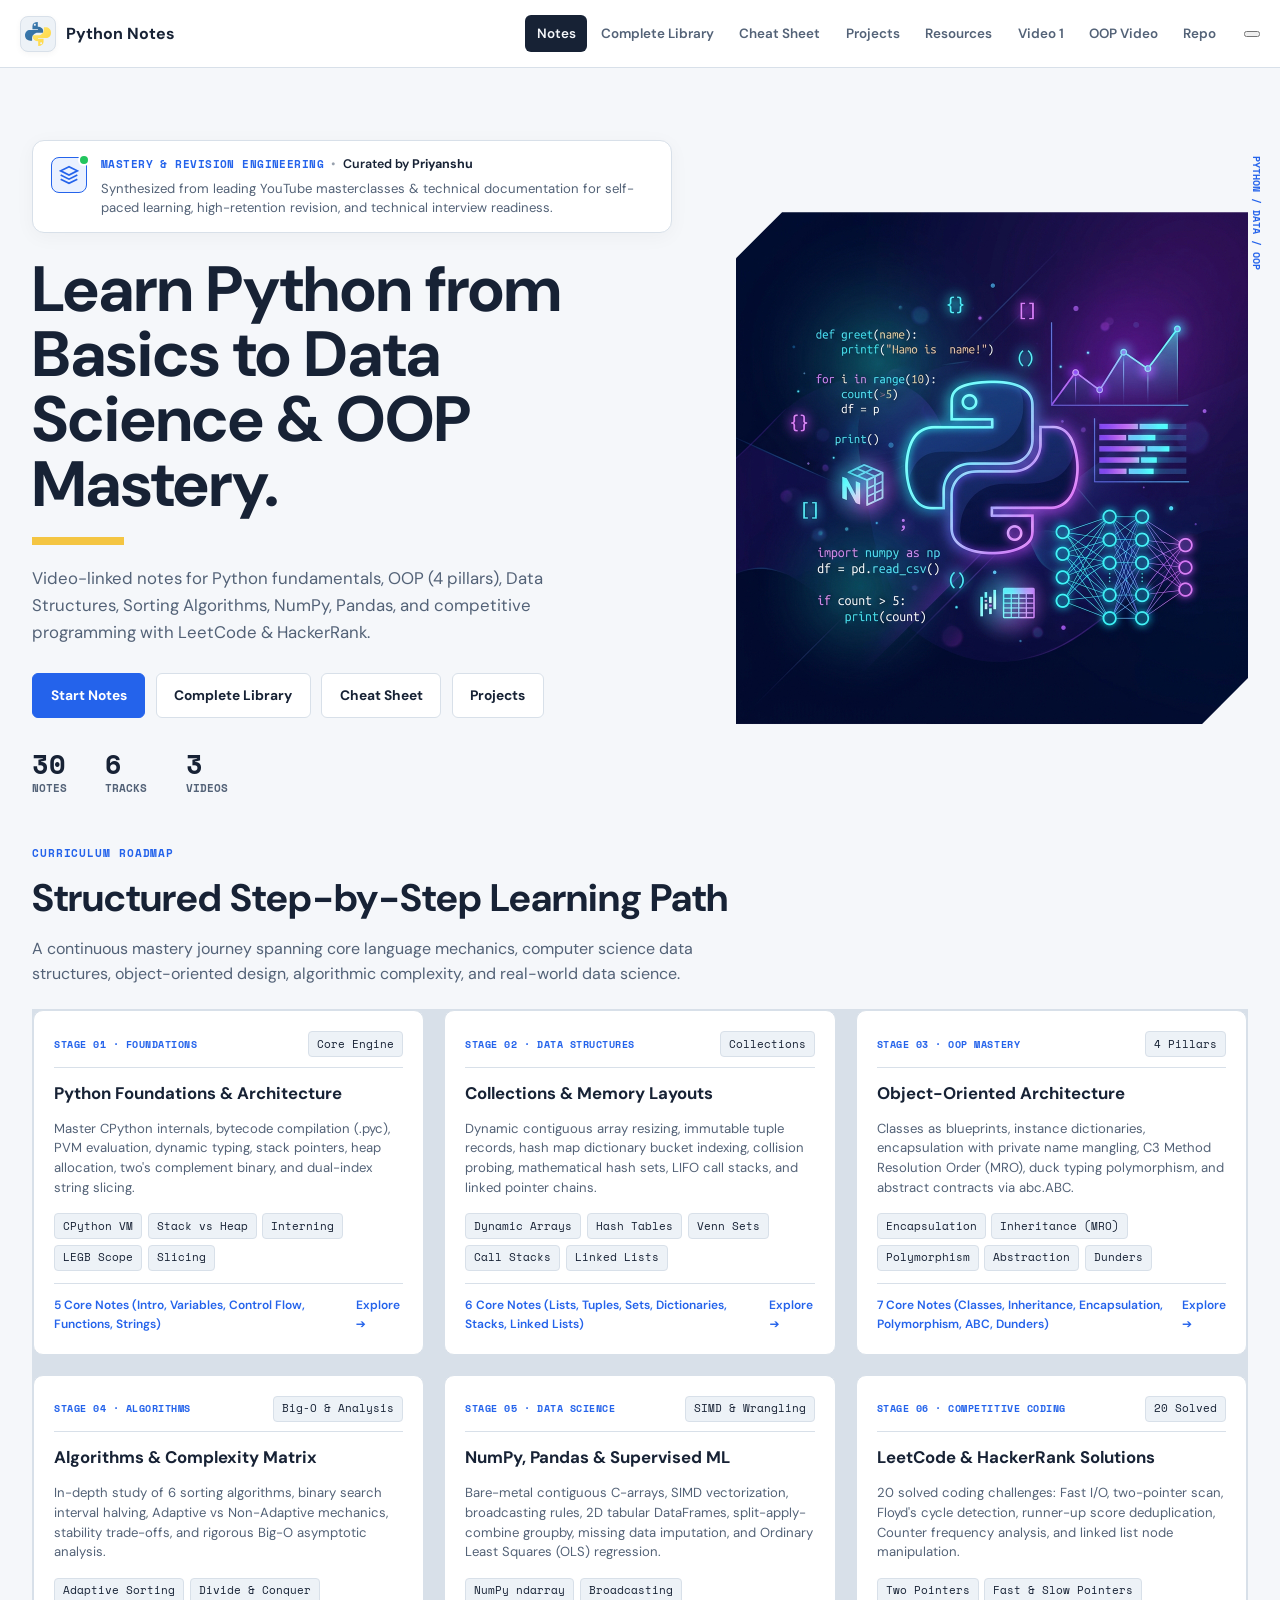
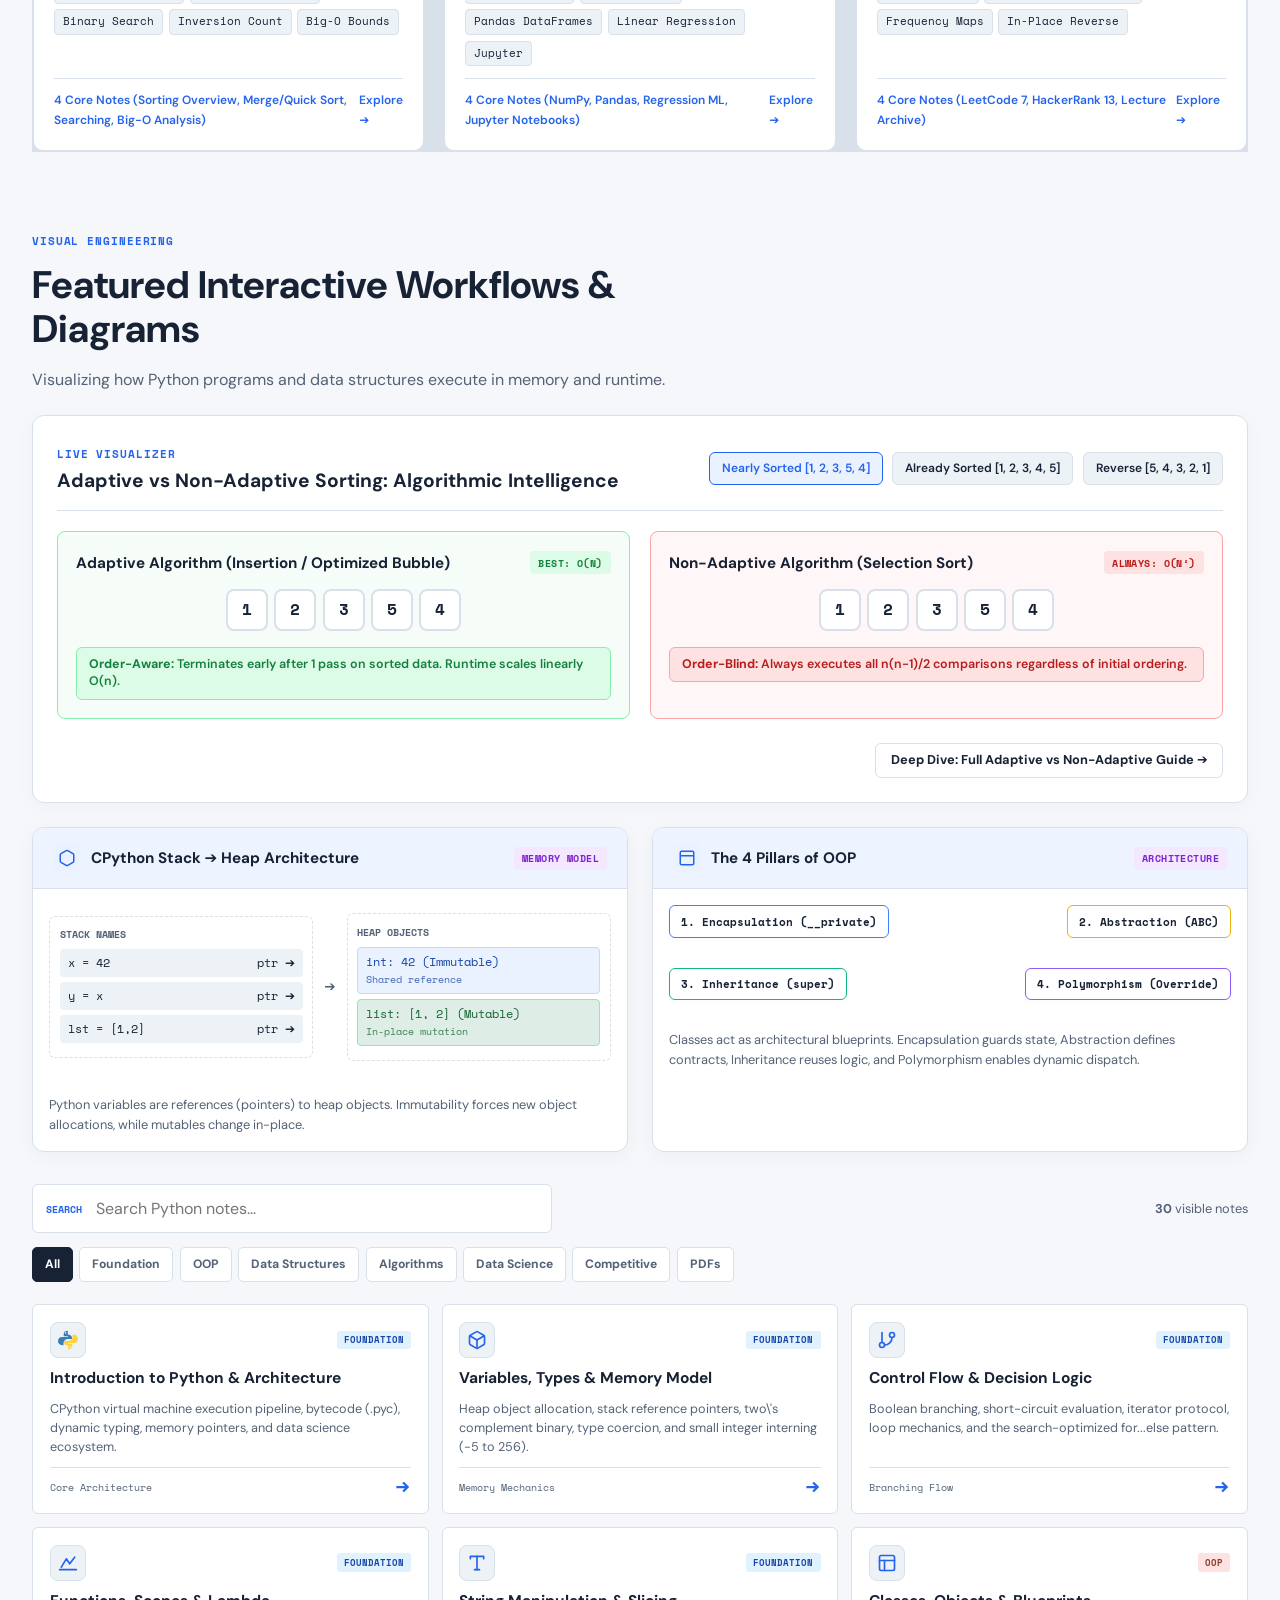
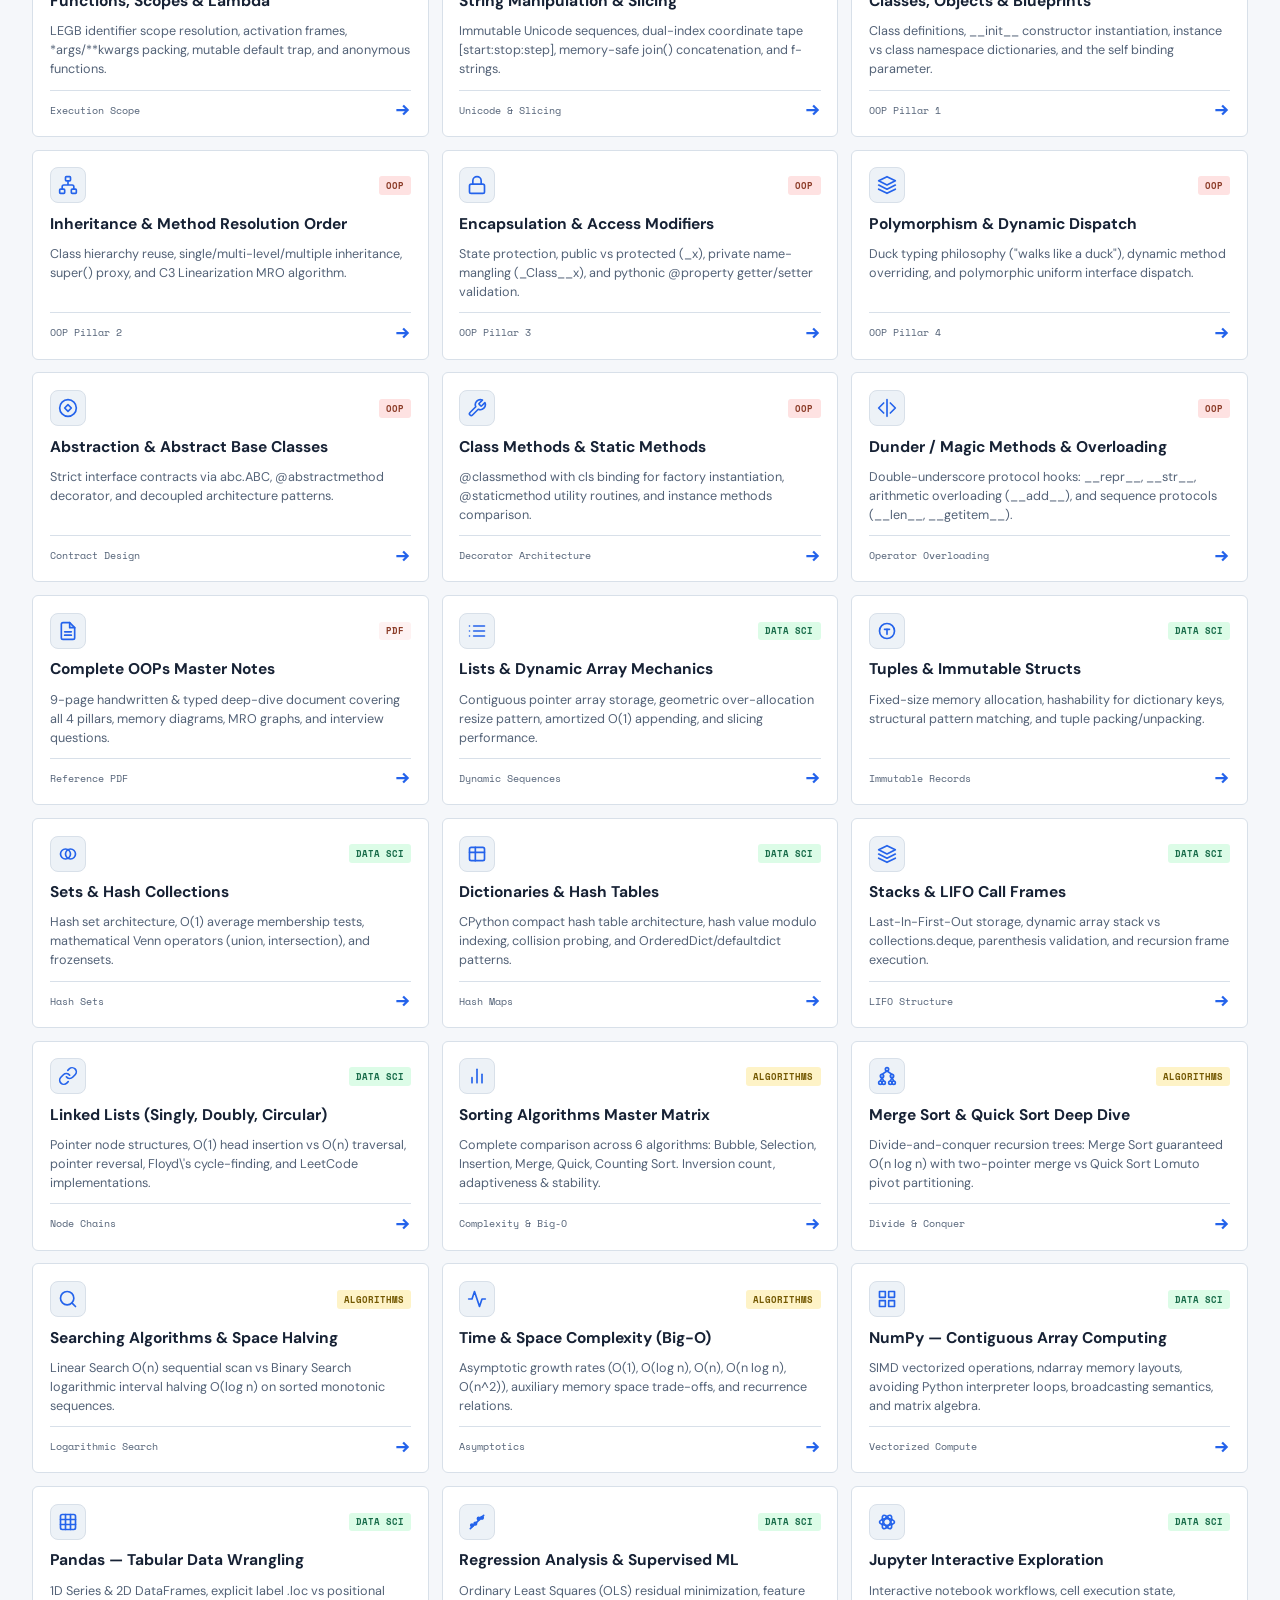
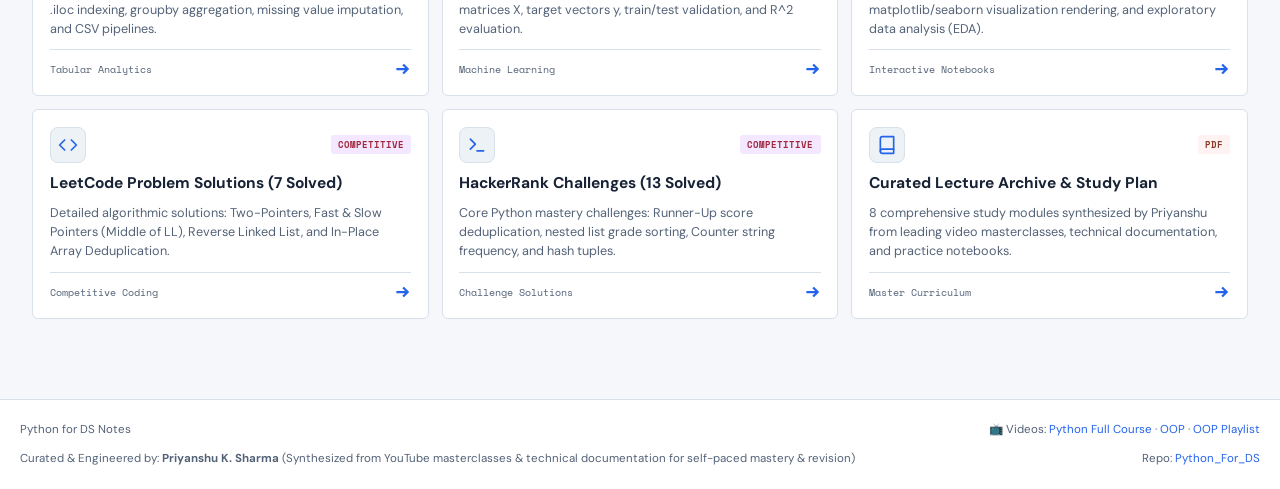
==== commit 6b26d390: "feat: replace childish emojis with official SVG icons, add authentic Python logo, overhaul Adaptive " ====
--- a/website/index.html
+++ b/website/index.html
@@ -4,7 +4,7 @@
   <meta charset="UTF-8">
   <meta name="viewport" content="width=device-width, initial-scale=1.0">
   <title>Python for Data Science Notes | Beginner's Level</title>
-  <meta name="description" content="Complete Python for Data Science notes — OOP, Data Structures, Algorithms, NumPy, Pandas. Guided by Mohit Sir. 3rd Semester.">
+  <meta name="description" content="Comprehensive Python for Data Science learning portal — OOP, Data Structures, Algorithms, NumPy, Pandas. Curated and engineered by Priyanshu by synthesizing top technical video masterclasses and documentation for self-paced mastery and revision.">
   <link rel="preconnect" href="https://fonts.googleapis.com">
   <link rel="preconnect" href="https://fonts.gstatic.com" crossorigin>
   <link href="https://fonts.googleapis.com/css2?family=DM+Sans:wght@400;500;600;700&family=Space+Mono:wght@400;700&display=swap" rel="stylesheet">
@@ -16,7 +16,7 @@
   <!-- ── Header ── -->
   <header class="site-header">
     <a class="brand" href="index.html" aria-label="Python Notes home">
-      <span class="brand-mark">Py</span>
+      <span class="brand-mark"><img src="assets/python-logo.svg" alt="Python Logo" class="brand-logo" width="28" height="28"></span>
       <span>Python Notes</span>
     </a>
     <button class="nav-toggle" id="navToggle" aria-label="Toggle navigation" aria-expanded="false" aria-controls="siteNav">
@@ -45,7 +45,26 @@
   <!-- ── Hero ── -->
   <section class="hero">
     <div class="hero-copy">
-      <p class="eyebrow">Python for Data Science | 3rd Semester · Guided by Mohit Sir</p>
+      <div class="curator-hero-badge" aria-label="Project Origin & Curation">
+        <div class="curator-badge-inner">
+          <div class="curator-avatar-wrap">
+            <div class="curator-pulse"></div>
+            <svg class="curator-icon" viewBox="0 0 24 24" fill="none" stroke="currentColor" stroke-width="2">
+              <path d="M12 2L2 7l10 5 10-5-10-5zM2 17l10 5 10-5M2 12l10 5 10-5"/>
+            </svg>
+          </div>
+          <div class="curator-content">
+            <div class="curator-header-line">
+              <span class="curator-tag">Mastery & Revision Engineering</span>
+              <span class="curator-dot">•</span>
+              <span class="curator-author">Curated by <strong>Priyanshu</strong></span>
+            </div>
+            <p class="curator-text">
+              Synthesized from leading YouTube masterclasses & technical documentation for self-paced learning, high-retention revision, and technical interview readiness.
+            </p>
+          </div>
+        </div>
+      </div>
       <h1>Learn Python from Basics to Data Science & OOP Mastery.</h1>
       <p class="hero-sub">
         Video-linked notes for Python fundamentals, OOP (4 pillars), Data Structures, Sorting Algorithms, NumPy, Pandas, and competitive programming with LeetCode & HackerRank.
@@ -75,35 +94,123 @@
       <p>A continuous mastery journey spanning core language mechanics, computer science data structures, object-oriented design, algorithmic complexity, and real-world data science.</p>
     </div>
     <div class="path-grid">
-      <a class="path-step" href="note.html?id=intro">
-        <span>STAGE 01 · FOUNDATIONS</span>
-        <strong>Python Foundations & Memory</strong>
-        <small>Syntax, variables, CPython heap memory pointers, dynamic typing, strings, and conditions.</small>
-      </a>
-      <a class="path-step" href="note.html?id=lists">
-        <span>STAGE 02 · DATA STRUCTURES</span>
-        <strong>Collections & Data Structures</strong>
-        <small>Dynamic arrays, tuples, hash map dictionaries, hash sets, stacks, and linked lists.</small>
-      </a>
-      <a class="path-step" href="note.html?id=control-flow">
-        <span>STAGE 03 · PROGRAM FLOW</span>
-        <strong>Execution & Functional Logic</strong>
-        <small>Decision trees, loops, call stack frames, LEGB scopes, and lambda expressions.</small>
-      </a>
-      <a class="path-step" href="note.html?id=classes-objects">
-        <span>STAGE 04 · OOP ARCHITECTURE</span>
-        <strong>Object-Oriented Design (4 Pillars)</strong>
-        <small>Encapsulation, abstraction (ABC), inheritance with MRO, polymorphism, and dunder methods.</small>
-      </a>
-      <a class="path-step" href="note.html?id=sorting-overview">
-        <span>STAGE 05 · ALGORITHMS</span>
-        <strong>Algorithms & Big-O Complexity</strong>
-        <small>6 sorting algorithms, binary search space halving, adaptive vs non-adaptive, and stability.</small>
-      </a>
-      <a class="path-step" href="note.html?id=numpy">
-        <span>STAGE 06 · DATA SCIENCE</span>
-        <strong>NumPy, Pandas & ML Regression</strong>
-        <small>SIMD contiguous C-arrays, 2D tabular wrangling, Jupyter notebooks, and supervised ML.</small>
+      <a class="path-step-card" href="note.html?id=intro">
+        <div class="stage-header">
+          <span class="stage-badge">STAGE 01 · FOUNDATIONS</span>
+          <span class="topic-pill">Core Engine</span>
+        </div>
+        <h3 class="stage-title">Python Foundations & Architecture</h3>
+        <p class="stage-desc">Master CPython internals, bytecode compilation (.pyc), PVM evaluation, dynamic typing, stack pointers, heap allocation, two's complement binary, and dual-index string slicing.</p>
+        <div class="stage-topics">
+          <span class="topic-pill">CPython VM</span>
+          <span class="topic-pill">Stack vs Heap</span>
+          <span class="topic-pill">Interning</span>
+          <span class="topic-pill">LEGB Scope</span>
+          <span class="topic-pill">Slicing</span>
+        </div>
+        <div class="stage-links">
+          <span>5 Core Notes (Intro, Variables, Control Flow, Functions, Strings)</span>
+          <span>Explore ➔</span>
+        </div>
+      </a>
+
+      <a class="path-step-card" href="note.html?id=lists">
+        <div class="stage-header">
+          <span class="stage-badge">STAGE 02 · DATA STRUCTURES</span>
+          <span class="topic-pill">Collections</span>
+        </div>
+        <h3 class="stage-title">Collections & Memory Layouts</h3>
+        <p class="stage-desc">Dynamic contiguous array resizing, immutable tuple records, hash map dictionary bucket indexing, collision probing, mathematical hash sets, LIFO call stacks, and linked pointer chains.</p>
+        <div class="stage-topics">
+          <span class="topic-pill">Dynamic Arrays</span>
+          <span class="topic-pill">Hash Tables</span>
+          <span class="topic-pill">Venn Sets</span>
+          <span class="topic-pill">Call Stacks</span>
+          <span class="topic-pill">Linked Lists</span>
+        </div>
+        <div class="stage-links">
+          <span>6 Core Notes (Lists, Tuples, Sets, Dictionaries, Stacks, Linked Lists)</span>
+          <span>Explore ➔</span>
+        </div>
+      </a>
+
+      <a class="path-step-card" href="note.html?id=classes-objects">
+        <div class="stage-header">
+          <span class="stage-badge">STAGE 03 · OOP MASTERY</span>
+          <span class="topic-pill">4 Pillars</span>
+        </div>
+        <h3 class="stage-title">Object-Oriented Architecture</h3>
+        <p class="stage-desc">Classes as blueprints, instance dictionaries, encapsulation with private name mangling, C3 Method Resolution Order (MRO), duck typing polymorphism, and abstract contracts via abc.ABC.</p>
+        <div class="stage-topics">
+          <span class="topic-pill">Encapsulation</span>
+          <span class="topic-pill">Inheritance (MRO)</span>
+          <span class="topic-pill">Polymorphism</span>
+          <span class="topic-pill">Abstraction</span>
+          <span class="topic-pill">Dunders</span>
+        </div>
+        <div class="stage-links">
+          <span>7 Core Notes (Classes, Inheritance, Encapsulation, Polymorphism, ABC, Dunders)</span>
+          <span>Explore ➔</span>
+        </div>
+      </a>
+
+      <a class="path-step-card" href="note.html?id=sorting-overview">
+        <div class="stage-header">
+          <span class="stage-badge">STAGE 04 · ALGORITHMS</span>
+          <span class="topic-pill">Big-O & Analysis</span>
+        </div>
+        <h3 class="stage-title">Algorithms & Complexity Matrix</h3>
+        <p class="stage-desc">In-depth study of 6 sorting algorithms, binary search interval halving, Adaptive vs Non-Adaptive mechanics, stability trade-offs, and rigorous Big-O asymptotic analysis.</p>
+        <div class="stage-topics">
+          <span class="topic-pill">Adaptive Sorting</span>
+          <span class="topic-pill">Divide & Conquer</span>
+          <span class="topic-pill">Binary Search</span>
+          <span class="topic-pill">Inversion Count</span>
+          <span class="topic-pill">Big-O Bounds</span>
+        </div>
+        <div class="stage-links">
+          <span>4 Core Notes (Sorting Overview, Merge/Quick Sort, Searching, Big-O Analysis)</span>
+          <span>Explore ➔</span>
+        </div>
+      </a>
+
+      <a class="path-step-card" href="note.html?id=numpy">
+        <div class="stage-header">
+          <span class="stage-badge">STAGE 05 · DATA SCIENCE</span>
+          <span class="topic-pill">SIMD & Wrangling</span>
+        </div>
+        <h3 class="stage-title">NumPy, Pandas & Supervised ML</h3>
+        <p class="stage-desc">Bare-metal contiguous C-arrays, SIMD vectorization, broadcasting rules, 2D tabular DataFrames, split-apply-combine groupby, missing data imputation, and Ordinary Least Squares (OLS) regression.</p>
+        <div class="stage-topics">
+          <span class="topic-pill">NumPy ndarray</span>
+          <span class="topic-pill">Broadcasting</span>
+          <span class="topic-pill">Pandas DataFrames</span>
+          <span class="topic-pill">Linear Regression</span>
+          <span class="topic-pill">Jupyter</span>
+        </div>
+        <div class="stage-links">
+          <span>4 Core Notes (NumPy, Pandas, Regression ML, Jupyter Notebooks)</span>
+          <span>Explore ➔</span>
+        </div>
+      </a>
+
+      <a class="path-step-card" href="note.html?id=leetcode">
+        <div class="stage-header">
+          <span class="stage-badge">STAGE 06 · COMPETITIVE CODING</span>
+          <span class="topic-pill">20 Solved</span>
+        </div>
+        <h3 class="stage-title">LeetCode & HackerRank Solutions</h3>
+        <p class="stage-desc">20 solved coding challenges: Fast I/O, two-pointer scan, Floyd's cycle detection, runner-up score deduplication, Counter frequency analysis, and linked list node manipulation.</p>
+        <div class="stage-topics">
+          <span class="topic-pill">Two Pointers</span>
+          <span class="topic-pill">Fast & Slow Pointers</span>
+          <span class="topic-pill">Frequency Maps</span>
+          <span class="topic-pill">In-Place Reverse</span>
+        </div>
+        <div class="stage-links">
+          <span>4 Core Notes (LeetCode 7, HackerRank 13, Lecture Archive)</span>
+          <span>Explore ➔</span>
+        </div>
       </a>
     </div>
   </section>
@@ -121,7 +228,7 @@
       <div class="algo-sim-header">
         <div>
           <span class="eyebrow" style="margin-bottom: 0.2rem;">Live Visualizer</span>
-          <h3 style="margin: 0;">⚡ Adaptive vs Non-Adaptive Sorting in Action</h3>
+          <h3 style="margin: 0;">Adaptive vs Non-Adaptive Sorting: Algorithmic Intelligence</h3>
         </div>
         <div class="algo-sim-controls">
           <button class="sim-preset-btn active" id="homeSimNearly">Nearly Sorted [1, 2, 3, 5, 4]</button>
@@ -133,27 +240,27 @@
       <div class="sim-comparison-grid">
         <div class="sim-algo-panel adaptive">
           <div class="sim-panel-title">
-            <strong>✅ Adaptive (Insertion / Optimized Bubble)</strong>
+            <strong>Adaptive Algorithm (Insertion / Optimized Bubble)</strong>
             <span class="tag-badge beginner" style="background:#dcfce7; color:#15803d;">Best: O(n)</span>
           </div>
           <div class="sim-array-display" id="homeAdaptiveArr">
             <div class="sim-item">1</div><div class="sim-item">2</div><div class="sim-item">3</div><div class="sim-item">5</div><div class="sim-item">4</div>
           </div>
           <div class="sim-verdict win" id="homeAdVerdict">
-            ⚡ <strong>Detects Order:</strong> Terminates early after 1 pass on sorted data. Runtime scales linearly O(n).
+            <strong>Order-Aware:</strong> Terminates early after 1 pass on sorted data. Runtime scales linearly O(n).
           </div>
         </div>
 
         <div class="sim-algo-panel non-adaptive">
           <div class="sim-panel-title">
-            <strong>❌ Non-Adaptive (Selection Sort)</strong>
+            <strong>Non-Adaptive Algorithm (Selection Sort)</strong>
             <span class="tag-badge advanced" style="background:#fee2e2; color:#b91c1c;">Always: O(n²)</span>
           </div>
           <div class="sim-array-display" id="homeNonAdaptiveArr">
             <div class="sim-item">1</div><div class="sim-item">2</div><div class="sim-item">3</div><div class="sim-item">5</div><div class="sim-item">4</div>
           </div>
           <div class="sim-verdict rigid" id="homeNadVerdict">
-            ⚠️ <strong>Blind Scanning:</strong> Always executes all n(n-1)/2 comparisons regardless of initial ordering.
+            <strong>Order-Blind:</strong> Always executes all n(n-1)/2 comparisons regardless of initial ordering.
           </div>
         </div>
       </div>
@@ -171,7 +278,7 @@
       <div class="cheat-card" style="margin-bottom: 0;">
         <div class="cheat-card-header">
           <div class="cheat-card-header-left">
-            <span class="topic-icon">🧠</span>
+            <span class="topic-icon"><svg viewBox="0 0 24 24" width="18" height="18" fill="none" stroke="currentColor" stroke-width="2"><path d="M21 16V8a2 2 0 0 0-1-1.73l-7-4a2 2 0 0 0-2 0l-7 4A2 2 0 0 0 3 8v8a2 2 0 0 0 1 1.73l7 4a2 2 0 0 0 2 0l7-4A2 2 0 0 0 21 16z"></path></svg></span>
             <strong style="font-size: 0.95rem;">CPython Stack ➔ Heap Architecture</strong>
           </div>
           <span class="tag-badge core">Memory Model</span>
@@ -203,7 +310,7 @@
       <div class="cheat-card" style="margin-bottom: 0;">
         <div class="cheat-card-header">
           <div class="cheat-card-header-left">
-            <span class="topic-icon">🏛️</span>
+            <span class="topic-icon"><svg viewBox="0 0 24 24" width="18" height="18" fill="none" stroke="currentColor" stroke-width="2"><rect x="3" y="3" width="18" height="18" rx="2"></rect><line x1="3" y1="9" x2="21" y2="9"></line></svg></span>
             <strong style="font-size: 0.95rem;">The 4 Pillars of OOP</strong>
           </div>
           <span class="tag-badge core">Architecture</span>
@@ -263,7 +370,7 @@
       <a href="https://www.youtube.com/watch?v=ERCMXc8x7mc" target="_blank" rel="noreferrer">OOP</a> ·
       <a href="https://www.youtube.com/watch?v=cKeKp17afZw" target="_blank" rel="noreferrer">OOP Playlist</a>
     </span>
-    <span>Created by: <strong>Priyanshu K. Sharma</strong></span>
+    <span>Curated & Engineered by: <strong>Priyanshu K. Sharma</strong> (Synthesized from YouTube masterclasses & technical documentation for self-paced mastery & revision)</span>
     <span>Repo: <a href="https://github.com/PriyanshuKSharma/Python_For_DS-BeginnersLevel" target="_blank" rel="noreferrer">Python_For_DS</a></span>
   </footer>
 
--- a/website/assets/css/site.css
+++ b/website/assets/css/site.css
@@ -1300,3 +1300,307 @@
   .reader-toc { padding: .7rem 1rem; }
   .reader-content { padding: 1.3rem 1rem 3rem; }
 }
+
+/* ───────────────────────────────────────────────────────────
+   Official Brand Logo & Curator Hero Badge Styling
+   ─────────────────────────────────────────────────────────── */
+.brand {
+  display: flex;
+  align-items: center;
+  gap: 0.65rem;
+  font-weight: 700;
+  white-space: nowrap;
+}
+.brand-mark {
+  width: 36px;
+  height: 36px;
+  display: grid;
+  place-items: center;
+  border-radius: 8px;
+  background: var(--surface-soft);
+  border: 1px solid var(--line);
+  padding: 4px;
+  box-shadow: 0 2px 6px rgba(0,0,0,0.04);
+}
+.brand-mark img, .brand-logo {
+  width: 100%;
+  height: 100%;
+  object-fit: contain;
+  display: block;
+}
+
+/* Curator Hero Badge */
+.curator-hero-badge {
+  display: inline-block;
+  margin-bottom: 1.5rem;
+  background: var(--surface);
+  border: 1px solid var(--line);
+  border-radius: 12px;
+  padding: 0.85rem 1.15rem;
+  box-shadow: 0 4px 20px rgba(0, 0, 0, 0.04);
+  max-width: 820px;
+  transition: border-color 0.2s ease, transform 0.2s ease;
+}
+.curator-hero-badge:hover {
+  border-color: var(--blue);
+  transform: translateY(-1px);
+}
+.curator-badge-inner {
+  display: flex;
+  align-items: flex-start;
+  gap: 0.85rem;
+}
+.curator-avatar-wrap {
+  position: relative;
+  width: 36px;
+  height: 36px;
+  border-radius: 8px;
+  background: var(--bg-active);
+  border: 1px solid var(--blue);
+  color: var(--blue);
+  display: grid;
+  place-items: center;
+  flex-shrink: 0;
+  margin-top: 2px;
+}
+.curator-avatar-wrap svg {
+  width: 20px;
+  height: 20px;
+}
+.curator-pulse {
+  position: absolute;
+  top: -2px;
+  right: -2px;
+  width: 8px;
+  height: 8px;
+  border-radius: 50%;
+  background: #22c55e;
+  box-shadow: 0 0 0 2px var(--surface);
+  animation: pulse-ring 2s infinite;
+}
+@keyframes pulse-ring {
+  0% { transform: scale(0.95); box-shadow: 0 0 0 0 rgba(34, 197, 94, 0.7); }
+  70% { transform: scale(1); box-shadow: 0 0 0 6px rgba(34, 197, 94, 0); }
+  100% { transform: scale(0.95); box-shadow: 0 0 0 0 rgba(34, 197, 94, 0); }
+}
+.curator-content {
+  flex: 1;
+}
+.curator-header-line {
+  display: flex;
+  align-items: center;
+  flex-wrap: wrap;
+  gap: 0.45rem;
+  font-size: 0.78rem;
+  margin-bottom: 0.25rem;
+}
+.curator-tag {
+  font-family: var(--mono);
+  font-weight: 700;
+  text-transform: uppercase;
+  color: var(--blue);
+  font-size: 0.68rem;
+  letter-spacing: 0.04em;
+}
+.curator-dot {
+  color: var(--ink-soft);
+  opacity: 0.6;
+}
+.curator-author {
+  color: var(--ink);
+  font-weight: 600;
+}
+.curator-text {
+  margin: 0;
+  font-size: 0.82rem;
+  line-height: 1.5;
+  color: var(--ink-soft);
+}
+
+/* Card Icons with Clean SVGs */
+.card-icon {
+  width: 36px;
+  height: 36px;
+  display: grid;
+  place-items: center;
+  background: var(--surface-soft);
+  border: 1px solid var(--line);
+  border-radius: 8px;
+  color: var(--blue);
+  flex-shrink: 0;
+  transition: all 0.2s ease;
+}
+.note-card:hover .card-icon {
+  border-color: var(--blue);
+  background: var(--bg-active);
+  transform: scale(1.05);
+}
+.card-icon svg {
+  width: 20px;
+  height: 20px;
+  display: block;
+}
+
+/* Enhanced Curriculum Roadmap Stage Cards */
+.path-grid {
+  display: grid;
+  grid-template-columns: repeat(auto-fit, minmax(340px, 1fr));
+  gap: 1.25rem;
+}
+.path-step-card {
+  background: var(--surface);
+  border: 1px solid var(--line);
+  border-radius: 10px;
+  padding: 1.25rem;
+  display: flex;
+  flex-direction: column;
+  gap: 0.75rem;
+  transition: transform 0.2s ease, border-color 0.2s ease, box-shadow 0.2s ease;
+  text-decoration: none;
+  color: inherit;
+}
+.path-step-card:hover {
+  transform: translateY(-3px);
+  border-color: var(--blue);
+  box-shadow: 0 8px 24px rgba(0, 0, 0, 0.06);
+}
+.path-step-card .stage-header {
+  display: flex;
+  align-items: center;
+  justify-content: space-between;
+  border-bottom: 1px solid var(--line);
+  padding-bottom: 0.6rem;
+}
+.path-step-card .stage-badge {
+  font-family: var(--mono);
+  font-size: 0.65rem;
+  font-weight: 700;
+  color: var(--blue);
+  text-transform: uppercase;
+  letter-spacing: 0.05em;
+}
+.path-step-card .stage-title {
+  font-size: 1.05rem;
+  font-weight: 700;
+  color: var(--ink);
+  margin: 0;
+}
+.path-step-card .stage-desc {
+  font-size: 0.82rem;
+  color: var(--ink-soft);
+  line-height: 1.5;
+  margin: 0;
+}
+.path-step-card .stage-topics {
+  display: flex;
+  flex-wrap: wrap;
+  gap: 0.35rem;
+  margin-top: 0.25rem;
+}
+.path-step-card .topic-pill {
+  font-size: 0.68rem;
+  font-family: var(--mono);
+  padding: 0.2rem 0.5rem;
+  border-radius: 4px;
+  background: var(--surface-soft);
+  border: 1px solid var(--line);
+  color: var(--ink);
+}
+.path-step-card .stage-links {
+  margin-top: auto;
+  padding-top: 0.75rem;
+  border-top: 1px solid var(--line);
+  display: flex;
+  align-items: center;
+  justify-content: space-between;
+  font-size: 0.75rem;
+  color: var(--blue);
+  font-weight: 600;
+}
+
+/* Masterclass Adaptive vs Non-Adaptive Section */
+.adaptive-masterclass {
+  background: var(--surface);
+  border: 1px solid var(--line);
+  border-radius: 12px;
+  padding: 1.5rem;
+  margin-bottom: 2rem;
+  box-shadow: 0 4px 20px rgba(0,0,0,0.03);
+}
+.masterclass-header {
+  border-bottom: 1px solid var(--line);
+  padding-bottom: 1rem;
+  margin-bottom: 1.25rem;
+}
+.masterclass-header h2 {
+  font-size: 1.35rem;
+  font-weight: 700;
+  margin: 0.3rem 0;
+  color: var(--ink);
+}
+.masterclass-tabs {
+  display: flex;
+  gap: 0.5rem;
+  border-bottom: 2px solid var(--line);
+  margin-bottom: 1.25rem;
+}
+.mc-tab-btn {
+  padding: 0.5rem 1rem;
+  border: none;
+  background: transparent;
+  font-size: 0.85rem;
+  font-weight: 700;
+  color: var(--ink-soft);
+  cursor: pointer;
+  border-bottom: 2px solid transparent;
+  margin-bottom: -2px;
+  transition: all 0.15s ease;
+}
+.mc-tab-btn:hover {
+  color: var(--blue);
+}
+.mc-tab-btn.active {
+  color: var(--blue);
+  border-bottom-color: var(--blue);
+}
+.mc-pane {
+  display: none;
+  animation: fadeIn 0.2s ease;
+}
+.mc-pane.active {
+  display: block;
+}
+.mc-code-compare {
+  display: grid;
+  grid-template-columns: 1fr 1fr;
+  gap: 1.25rem;
+  margin: 1.25rem 0;
+}
+.mc-code-box {
+  background: #0f172a;
+  border: 1px solid var(--line);
+  border-radius: 8px;
+  overflow: hidden;
+}
+.mc-code-box-header {
+  padding: 0.6rem 0.9rem;
+  background: #1e293b;
+  border-bottom: 1px solid rgba(255,255,255,0.1);
+  font-size: 0.78rem;
+  font-weight: 700;
+  color: #f8fafc;
+  display: flex;
+  justify-content: space-between;
+  align-items: center;
+}
+.mc-code-box pre {
+  margin: 0;
+  padding: 0.9rem;
+  font-family: var(--mono);
+  font-size: 0.75rem;
+  line-height: 1.55;
+  color: #e2e8f0;
+}
+@media (max-width: 860px) {
+  .mc-code-compare { grid-template-columns: 1fr; }
+}
